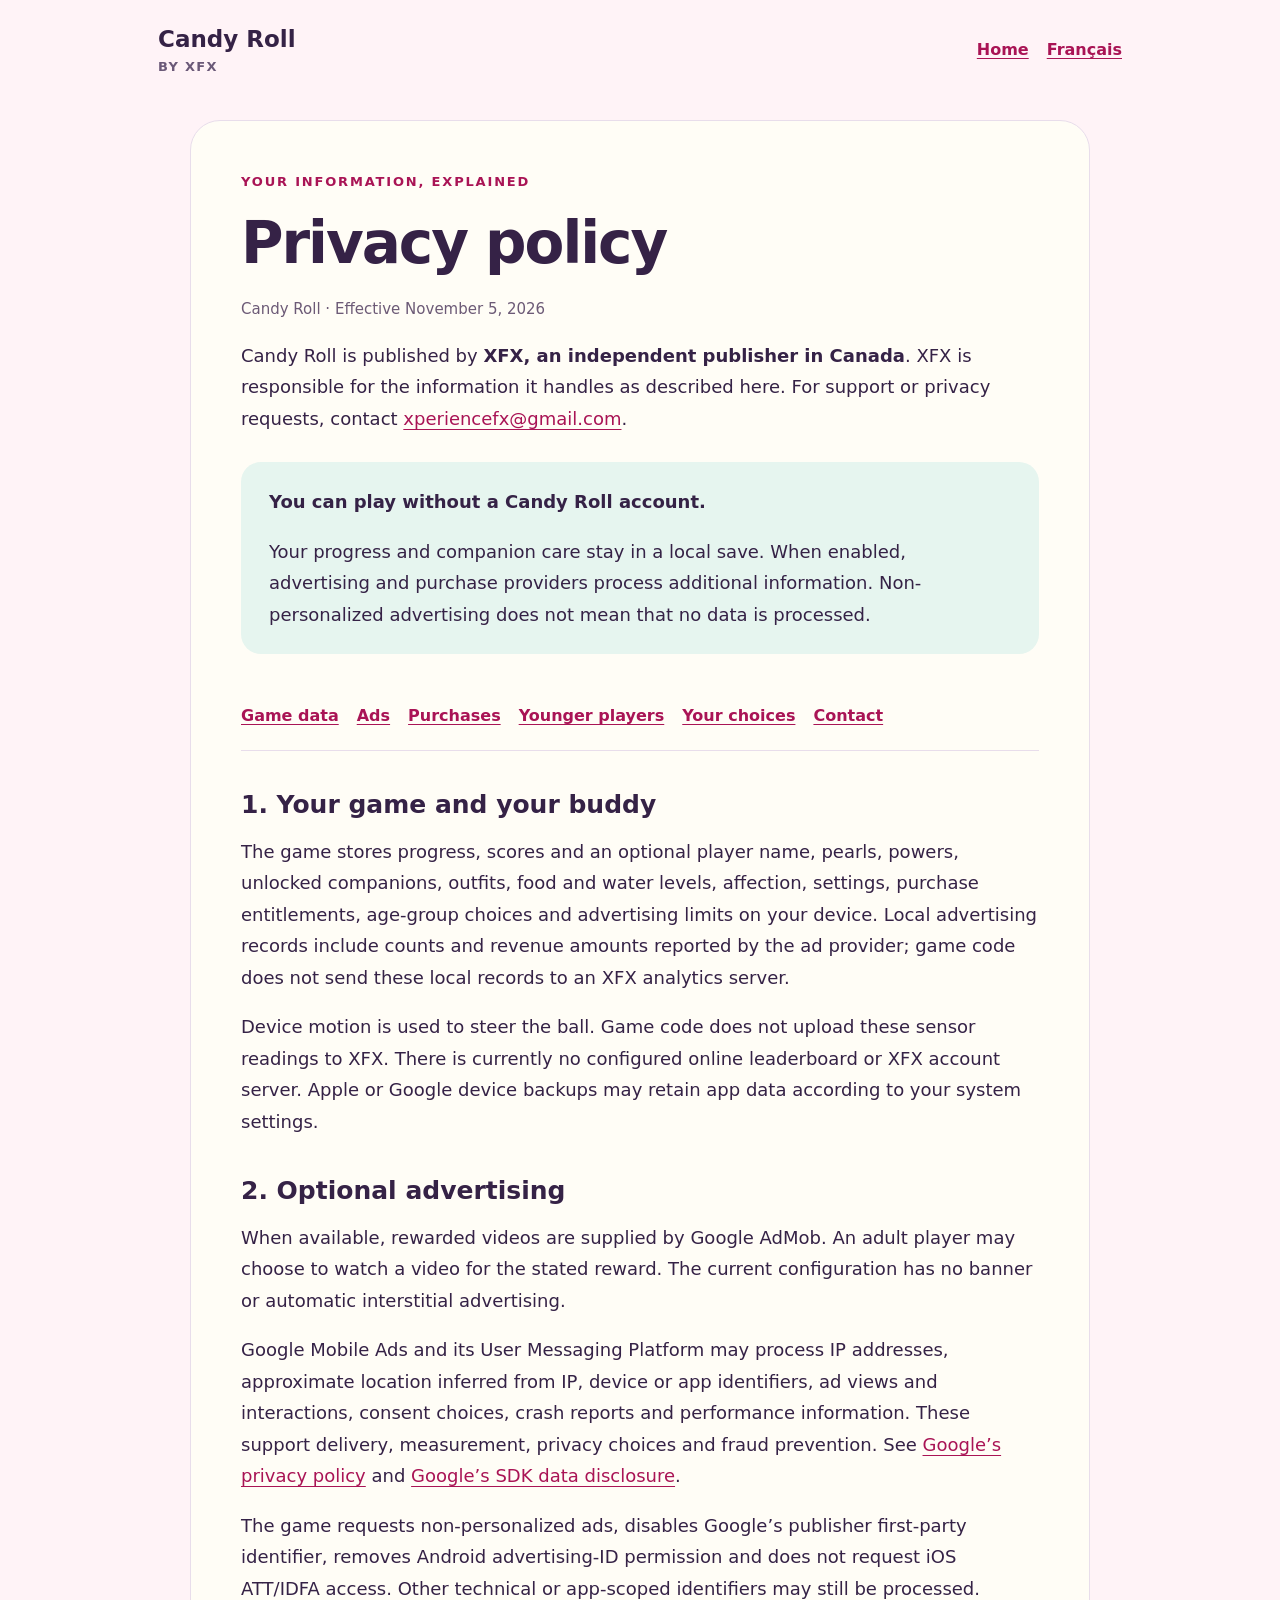
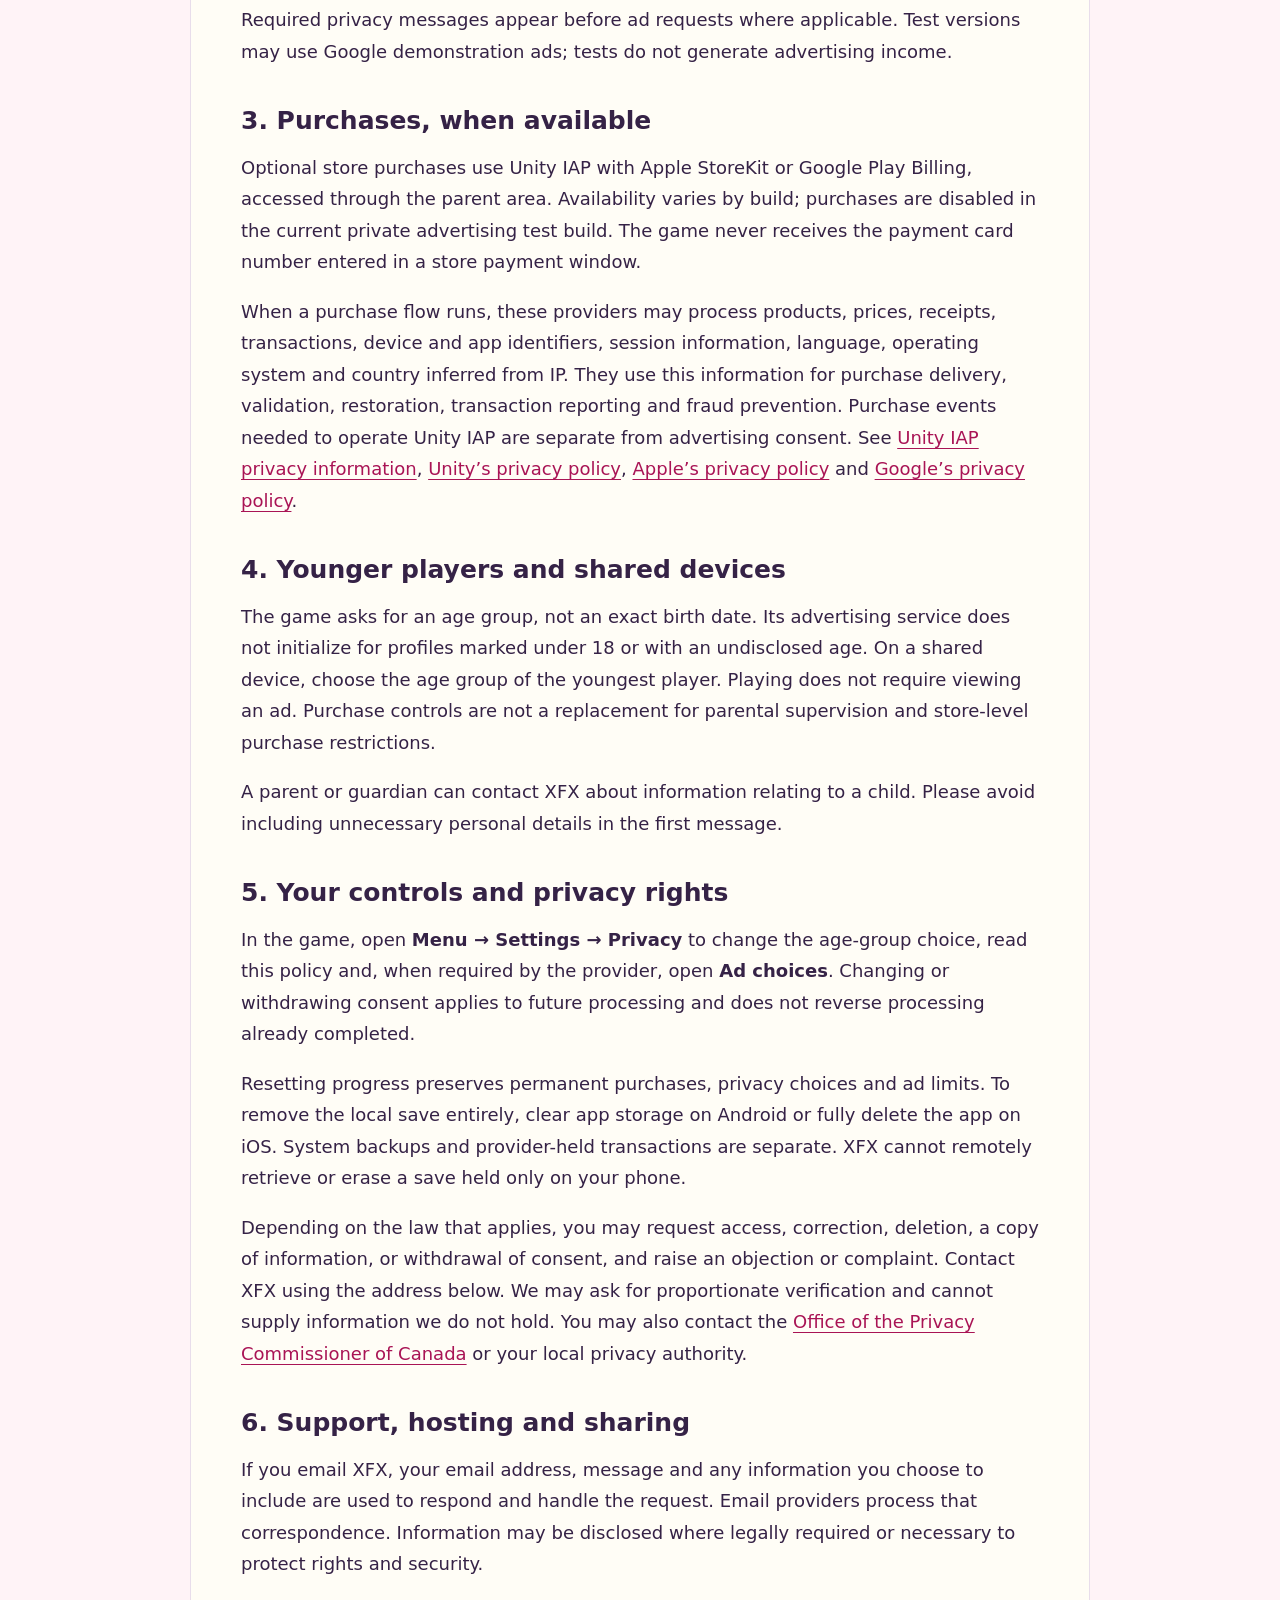
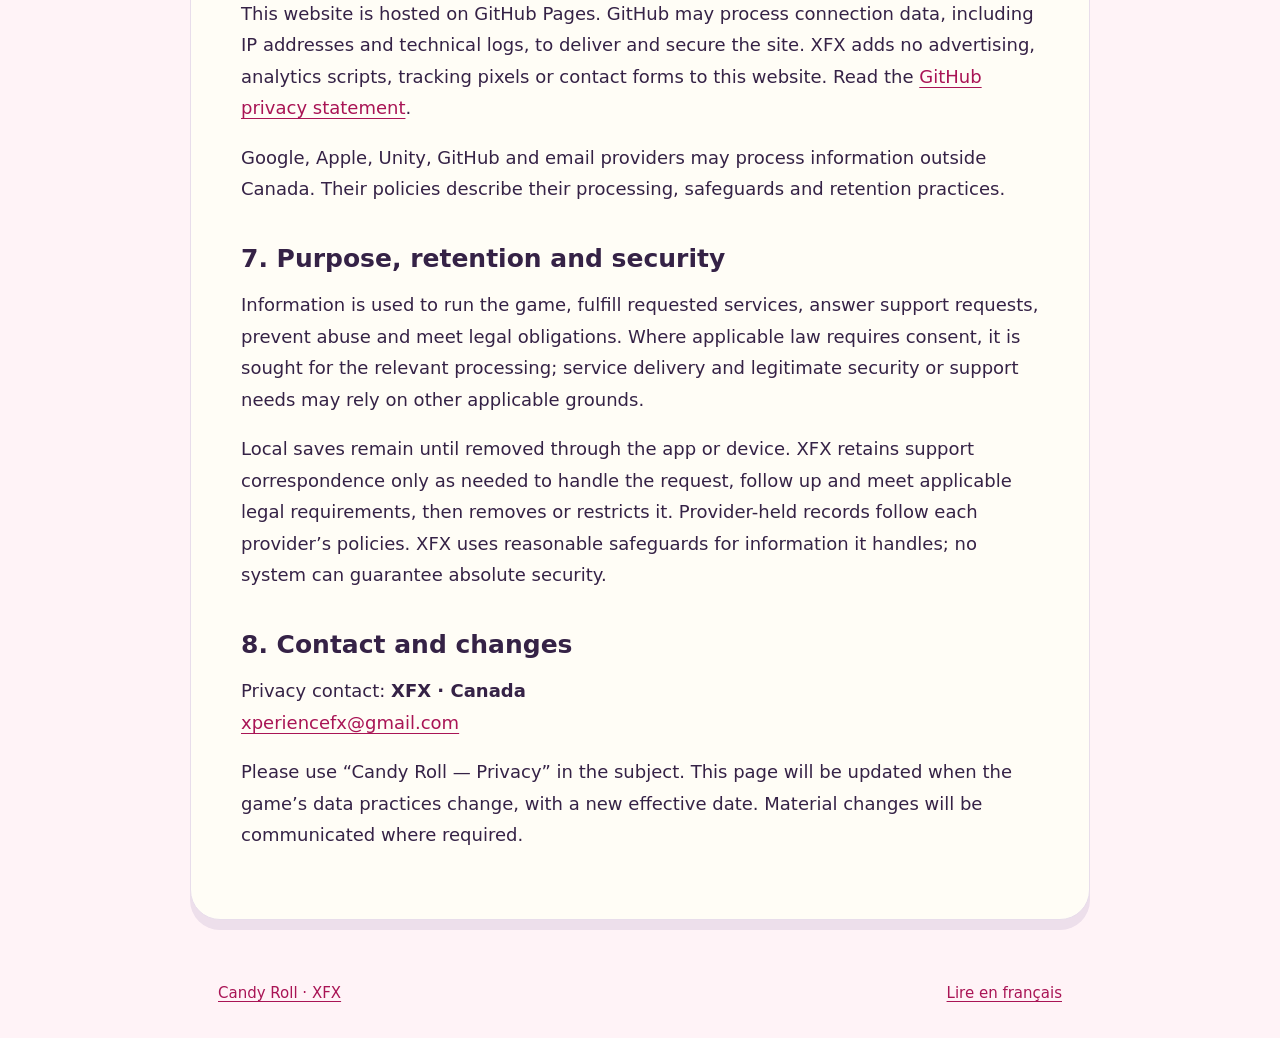
==== privacy/index.html @ 7bd4c6cc "Publish Candy Roll privacy policies, support page and AdMob seller file" ====
<!doctype html>
<html lang="en"><head><meta charset="utf-8"><meta name="viewport" content="width=device-width, initial-scale=1"><title>Privacy policy — Candy Roll</title><meta name="description" content="Candy Roll privacy policy: local game data, buddy care, optional Google AdMob advertising, purchases and your choices."><link rel="stylesheet" href="/style.css"><link rel="canonical" href="https://darko97400.github.io/privacy/"><link rel="alternate" hreflang="fr" href="https://darko97400.github.io/privacy/fr/"><link rel="alternate" hreflang="en" href="https://darko97400.github.io/privacy/"></head><body>
<a class="skip" href="#content">Skip to content</a><header class="nav"><a class="brand" href="/">Candy Roll<span>by XFX</span></a><nav aria-label="Navigation"><a href="/">Home</a><a href="/privacy/fr/" lang="fr">Français</a></nav></header>
<main id="content"><p class="eyebrow">Your information, explained</p><h1>Privacy policy</h1><p class="meta">Candy Roll · Effective November 5, 2026</p><p>Candy Roll is published by <strong>XFX, an independent publisher in Canada</strong>. XFX is responsible for the information it handles as described here. For support or privacy requests, contact <a href="mailto:xperiencefx@gmail.com?subject=Candy%20Roll%20privacy">xperiencefx@gmail.com</a>.</p>
<div class="summary"><p><strong>You can play without a Candy Roll account.</strong></p><p>Your progress and companion care stay in a local save. When enabled, advertising and purchase providers process additional information. Non-personalized advertising does not mean that no data is processed.</p></div>
<nav class="contents" aria-label="Policy contents"><a href="#game">Game data</a><a href="#ads">Ads</a><a href="#purchases">Purchases</a><a href="#children">Younger players</a><a href="#choices">Your choices</a><a href="#contact">Contact</a></nav>
<section id="game"><h2>1. Your game and your buddy</h2><p>The game stores progress, scores and an optional player name, pearls, powers, unlocked companions, outfits, food and water levels, affection, settings, purchase entitlements, age-group choices and advertising limits on your device. Local advertising records include counts and revenue amounts reported by the ad provider; game code does not send these local records to an XFX analytics server.</p><p>Device motion is used to steer the ball. Game code does not upload these sensor readings to XFX. There is currently no configured online leaderboard or XFX account server. Apple or Google device backups may retain app data according to your system settings.</p></section>
<section id="ads"><h2>2. Optional advertising</h2><p>When available, rewarded videos are supplied by Google AdMob. An adult player may choose to watch a video for the stated reward. The current configuration has no banner or automatic interstitial advertising.</p><p>Google Mobile Ads and its User Messaging Platform may process IP addresses, approximate location inferred from IP, device or app identifiers, ad views and interactions, consent choices, crash reports and performance information. These support delivery, measurement, privacy choices and fraud prevention. See <a href="https://policies.google.com/privacy">Google’s privacy policy</a> and <a href="https://developers.google.com/admob/unity/privacy/data-disclosure">Google’s SDK data disclosure</a>.</p><p>The game requests non-personalized ads, disables Google’s publisher first-party identifier, removes Android advertising-ID permission and does not request iOS ATT/IDFA access. Other technical or app-scoped identifiers may still be processed. Required privacy messages appear before ad requests where applicable. Test versions may use Google demonstration ads; tests do not generate advertising income.</p></section>
<section id="purchases"><h2>3. Purchases, when available</h2><p>Optional store purchases use Unity IAP with Apple StoreKit or Google Play Billing, accessed through the parent area. Availability varies by build; purchases are disabled in the current private advertising test build. The game never receives the payment card number entered in a store payment window.</p><p>When a purchase flow runs, these providers may process products, prices, receipts, transactions, device and app identifiers, session information, language, operating system and country inferred from IP. They use this information for purchase delivery, validation, restoration, transaction reporting and fraud prevention. Purchase events needed to operate Unity IAP are separate from advertising consent. See <a href="https://docs.unity.com/en-us/iap/privacy-and-consent/overview">Unity IAP privacy information</a>, <a href="https://unity.com/legal/game-player-and-app-user-privacy-policy">Unity’s privacy policy</a>, <a href="https://www.apple.com/legal/privacy/">Apple’s privacy policy</a> and <a href="https://policies.google.com/privacy">Google’s privacy policy</a>.</p></section>
<section id="children"><h2>4. Younger players and shared devices</h2><p>The game asks for an age group, not an exact birth date. Its advertising service does not initialize for profiles marked under 18 or with an undisclosed age. On a shared device, choose the age group of the youngest player. Playing does not require viewing an ad. Purchase controls are not a replacement for parental supervision and store-level purchase restrictions.</p><p>A parent or guardian can contact XFX about information relating to a child. Please avoid including unnecessary personal details in the first message.</p></section>
<section id="choices"><h2>5. Your controls and privacy rights</h2><p>In the game, open <strong>Menu → Settings → Privacy</strong> to change the age-group choice, read this policy and, when required by the provider, open <strong>Ad choices</strong>. Changing or withdrawing consent applies to future processing and does not reverse processing already completed.</p><p>Resetting progress preserves permanent purchases, privacy choices and ad limits. To remove the local save entirely, clear app storage on Android or fully delete the app on iOS. System backups and provider-held transactions are separate. XFX cannot remotely retrieve or erase a save held only on your phone.</p><p>Depending on the law that applies, you may request access, correction, deletion, a copy of information, or withdrawal of consent, and raise an objection or complaint. Contact XFX using the address below. We may ask for proportionate verification and cannot supply information we do not hold. You may also contact the <a href="https://www.priv.gc.ca/en/">Office of the Privacy Commissioner of Canada</a> or your local privacy authority.</p></section>
<section><h2>6. Support, hosting and sharing</h2><p>If you email XFX, your email address, message and any information you choose to include are used to respond and handle the request. Email providers process that correspondence. Information may be disclosed where legally required or necessary to protect rights and security.</p><p>This website is hosted on GitHub Pages. GitHub may process connection data, including IP addresses and technical logs, to deliver and secure the site. XFX adds no advertising, analytics scripts, tracking pixels or contact forms to this website. Read the <a href="https://docs.github.com/en/site-policy/privacy-policies/github-general-privacy-statement">GitHub privacy statement</a>.</p><p>Google, Apple, Unity, GitHub and email providers may process information outside Canada. Their policies describe their processing, safeguards and retention practices.</p></section>
<section><h2>7. Purpose, retention and security</h2><p>Information is used to run the game, fulfill requested services, answer support requests, prevent abuse and meet legal obligations. Where applicable law requires consent, it is sought for the relevant processing; service delivery and legitimate security or support needs may rely on other applicable grounds.</p><p>Local saves remain until removed through the app or device. XFX retains support correspondence only as needed to handle the request, follow up and meet applicable legal requirements, then removes or restricts it. Provider-held records follow each provider’s policies. XFX uses reasonable safeguards for information it handles; no system can guarantee absolute security.</p></section>
<section id="contact"><h2>8. Contact and changes</h2><p>Privacy contact: <strong>XFX · Canada</strong><br><a href="mailto:xperiencefx@gmail.com?subject=Candy%20Roll%20privacy%20request">xperiencefx@gmail.com</a></p><p>Please use “Candy Roll — Privacy” in the subject. This page will be updated when the game’s data practices change, with a new effective date. Material changes will be communicated where required.</p></section>
</main><footer><a href="/">Candy Roll · XFX</a><a href="/privacy/fr/" lang="fr">Lire en français</a></footer></body></html>
---- style.css ----
:root{color-scheme:light;--ink:#352246;--berry:#a91455;--cream:#fffdf6;--line:#e8ddeb}*{box-sizing:border-box}html{scroll-behavior:smooth}body{margin:0;color:var(--ink);background:#fff3f7;font:18px/1.75 system-ui,-apple-system,BlinkMacSystemFont,"Segoe UI",sans-serif}a{color:var(--berry);text-underline-offset:.2em}a:hover{text-decoration-thickness:2px}a:focus-visible{outline:3px solid #563494;outline-offset:5px;border-radius:4px}.skip{position:absolute;top:-80px;left:20px;background:white;padding:10px;z-index:5}.skip:focus{top:10px}.nav{max-width:1020px;margin:auto;display:flex;align-items:center;justify-content:space-between;gap:16px;padding:25px 28px}.brand{color:var(--ink);font-weight:900;text-decoration:none;font-size:23px;line-height:1.25}.brand span{display:block;color:#6b5978;font-size:13px;letter-spacing:.1em;text-transform:uppercase;margin-top:5px}nav{display:flex;flex-wrap:wrap;gap:18px}nav a{font-size:16px;font-weight:650}main{max-width:900px;margin:20px auto 60px;padding:50px;background:var(--cream);border:1px solid var(--line);border-radius:30px;box-shadow:0 10px 0 #eddfeb}h1{font-size:clamp(38px,7vw,58px);line-height:1.1;letter-spacing:-.035em;margin:14px 0 20px}h2{font-size:25px;line-height:1.3;margin:38px 0 14px}p{margin:0 0 18px}.eyebrow{text-transform:uppercase;letter-spacing:.14em;font-size:13px;font-weight:800;color:var(--berry)}.meta{font-size:15px;color:#6c5a76}.intro{font-size:21px}.summary{background:#e6f5ef;border-radius:20px;padding:24px 28px;margin:28px 0}.summary p:last-child{margin-bottom:0}.contents{padding:20px 0;border-bottom:1px solid var(--line);margin-bottom:30px}.contents a{font-size:16px}.actions{display:flex;flex-wrap:wrap;gap:15px;margin:30px 0}.button{display:inline-flex;align-items:center;justify-content:center;min-height:52px;padding:12px 24px;border-radius:30px;background:var(--berry);color:white;text-decoration:none;font-weight:750;box-shadow:0 4px 0 #780e3c}.button.secondary{background:#eee4fa;color:#40255c;box-shadow:0 4px 0 #d4c3e5}footer{max-width:900px;margin:0 auto 32px;padding:0 28px;display:flex;flex-wrap:wrap;gap:12px 24px;justify-content:space-between;font-size:15px}li{margin-bottom:12px}ul{padding-left:24px}.note{border-left:4px solid #bca2d5;padding-left:20px;color:#5a4667}section{scroll-margin-top:24px}@media(max-width:640px){body{font-size:17px}.nav{padding:20px;align-items:flex-start}.nav nav{gap:14px}main{margin:8px 12px 40px;padding:30px 22px;border-radius:24px}h2{font-size:23px}.summary{padding:20px}.intro{font-size:19px}.actions{flex-direction:column}footer{padding:0 24px}.contents{gap:14px}}@media(prefers-reduced-motion:reduce){html{scroll-behavior:auto}}@media print{body{background:white}main{border:0;box-shadow:none;margin:0;padding:0;max-width:none}.nav,.skip,.contents,footer{display:none}a{color:inherit}h2{break-after:avoid}section{break-inside:avoid}}
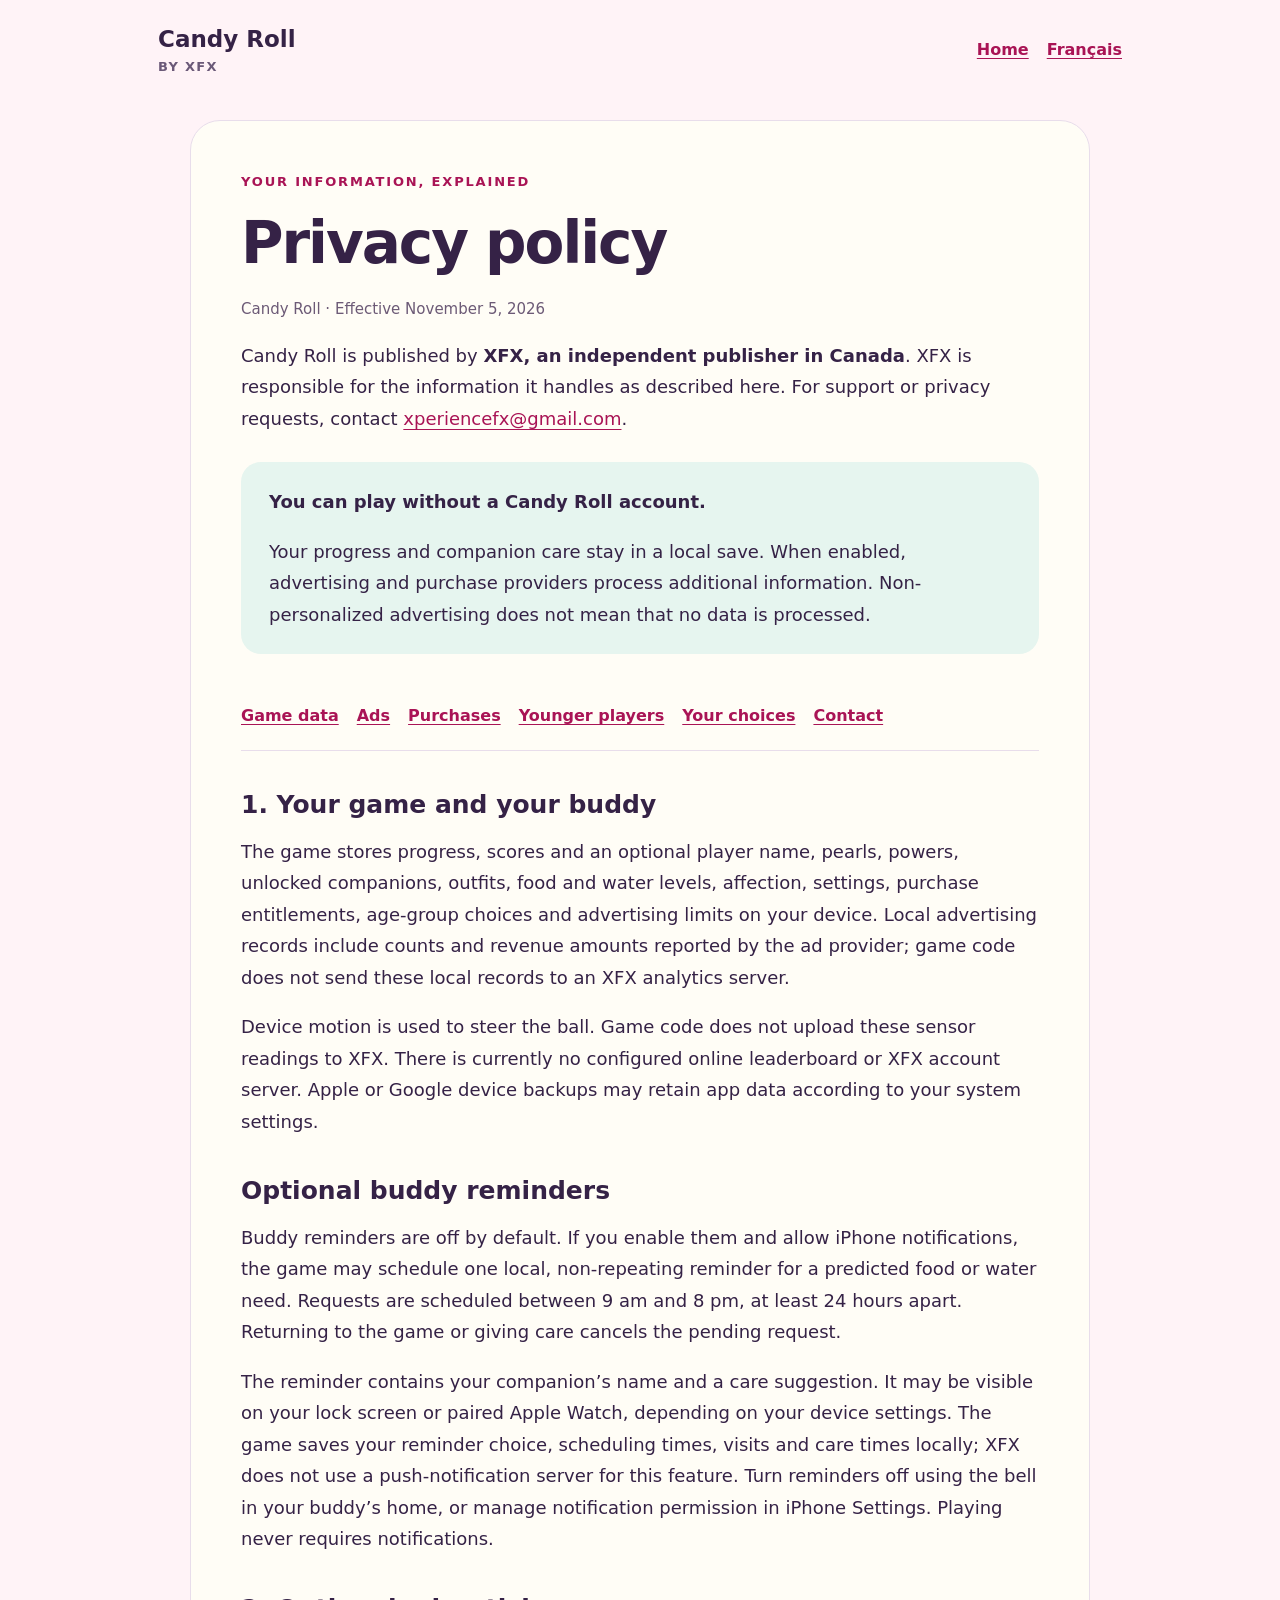
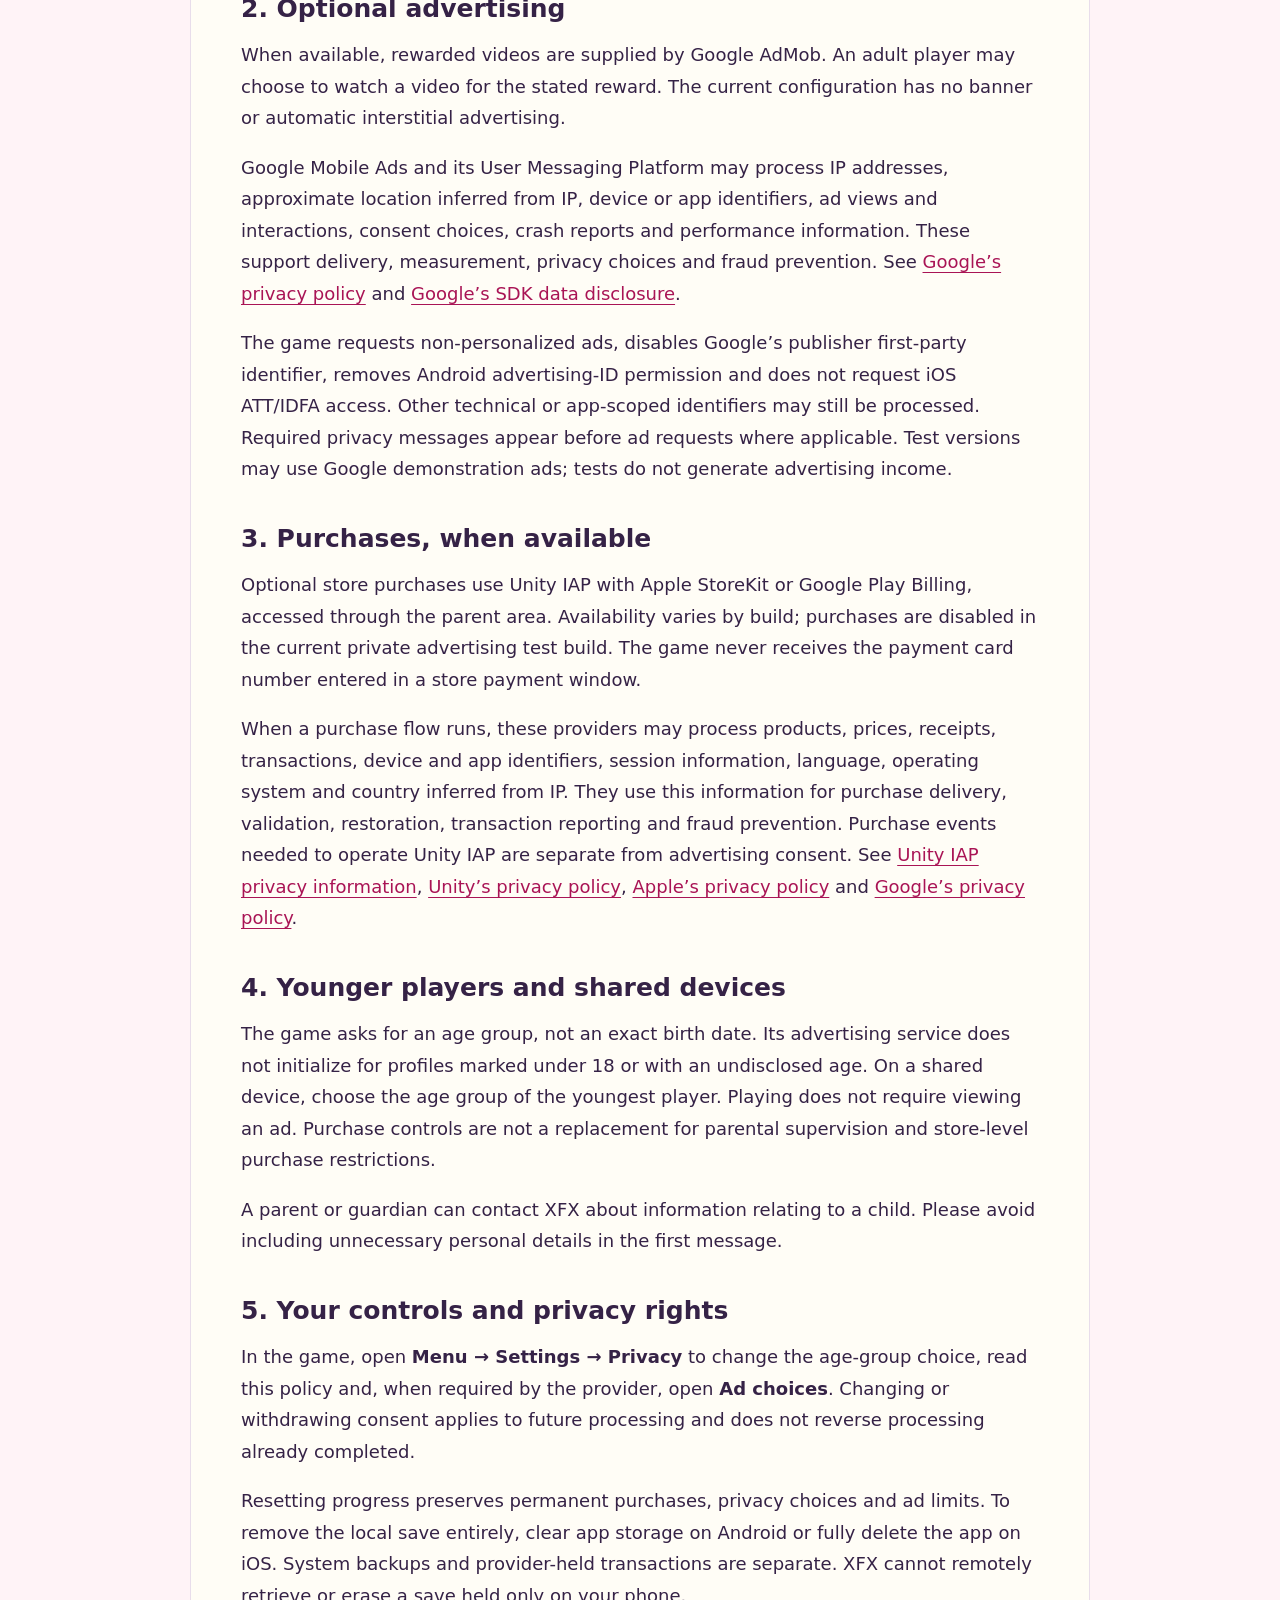
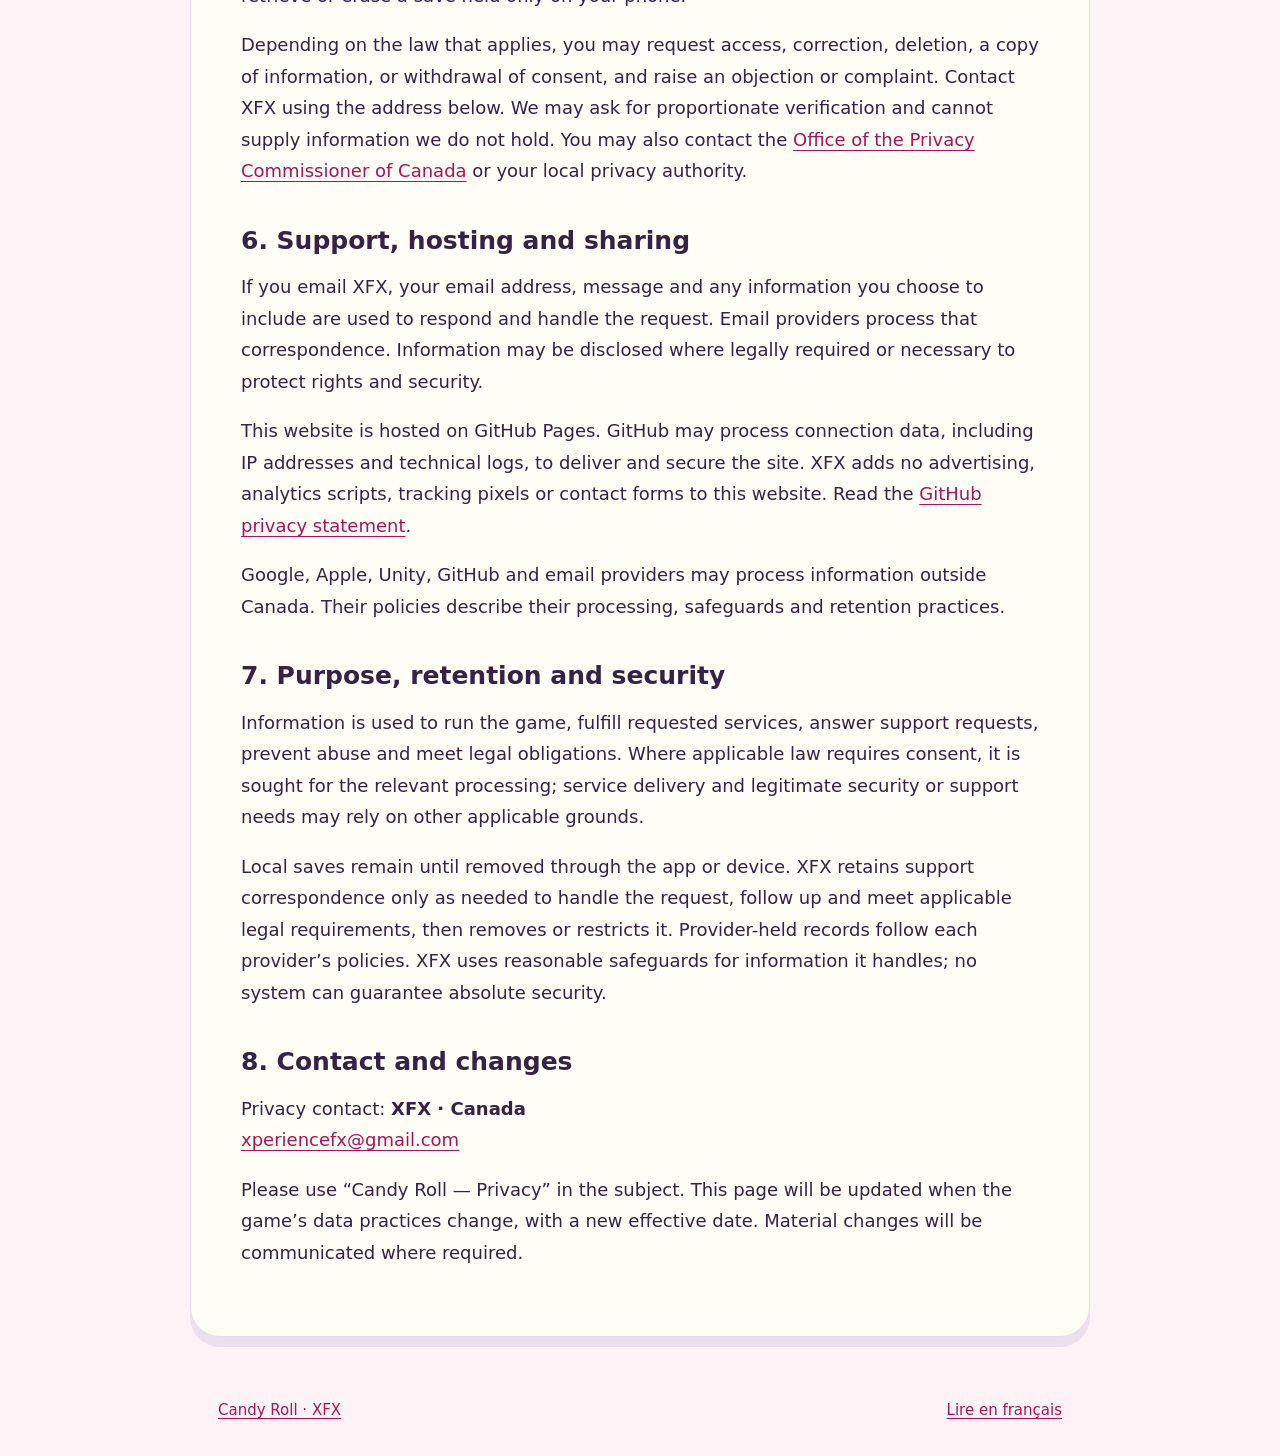
==== commit aaed9a56: "Explain optional local buddy reminders and on-device care timestamps" ====
--- a/privacy/index.html
+++ b/privacy/index.html
@@ -1,15 +1,16 @@
-<!doctype html>
-<html lang="en"><head><meta charset="utf-8"><meta name="viewport" content="width=device-width, initial-scale=1"><title>Privacy policy — Candy Roll</title><meta name="description" content="Candy Roll privacy policy: local game data, buddy care, optional Google AdMob advertising, purchases and your choices."><link rel="stylesheet" href="/style.css"><link rel="canonical" href="https://darko97400.github.io/privacy/"><link rel="alternate" hreflang="fr" href="https://darko97400.github.io/privacy/fr/"><link rel="alternate" hreflang="en" href="https://darko97400.github.io/privacy/"></head><body>
-<a class="skip" href="#content">Skip to content</a><header class="nav"><a class="brand" href="/">Candy Roll<span>by XFX</span></a><nav aria-label="Navigation"><a href="/">Home</a><a href="/privacy/fr/" lang="fr">Français</a></nav></header>
-<main id="content"><p class="eyebrow">Your information, explained</p><h1>Privacy policy</h1><p class="meta">Candy Roll · Effective November 5, 2026</p><p>Candy Roll is published by <strong>XFX, an independent publisher in Canada</strong>. XFX is responsible for the information it handles as described here. For support or privacy requests, contact <a href="mailto:xperiencefx@gmail.com?subject=Candy%20Roll%20privacy">xperiencefx@gmail.com</a>.</p>
-<div class="summary"><p><strong>You can play without a Candy Roll account.</strong></p><p>Your progress and companion care stay in a local save. When enabled, advertising and purchase providers process additional information. Non-personalized advertising does not mean that no data is processed.</p></div>
-<nav class="contents" aria-label="Policy contents"><a href="#game">Game data</a><a href="#ads">Ads</a><a href="#purchases">Purchases</a><a href="#children">Younger players</a><a href="#choices">Your choices</a><a href="#contact">Contact</a></nav>
-<section id="game"><h2>1. Your game and your buddy</h2><p>The game stores progress, scores and an optional player name, pearls, powers, unlocked companions, outfits, food and water levels, affection, settings, purchase entitlements, age-group choices and advertising limits on your device. Local advertising records include counts and revenue amounts reported by the ad provider; game code does not send these local records to an XFX analytics server.</p><p>Device motion is used to steer the ball. Game code does not upload these sensor readings to XFX. There is currently no configured online leaderboard or XFX account server. Apple or Google device backups may retain app data according to your system settings.</p></section>
-<section id="ads"><h2>2. Optional advertising</h2><p>When available, rewarded videos are supplied by Google AdMob. An adult player may choose to watch a video for the stated reward. The current configuration has no banner or automatic interstitial advertising.</p><p>Google Mobile Ads and its User Messaging Platform may process IP addresses, approximate location inferred from IP, device or app identifiers, ad views and interactions, consent choices, crash reports and performance information. These support delivery, measurement, privacy choices and fraud prevention. See <a href="https://policies.google.com/privacy">Google’s privacy policy</a> and <a href="https://developers.google.com/admob/unity/privacy/data-disclosure">Google’s SDK data disclosure</a>.</p><p>The game requests non-personalized ads, disables Google’s publisher first-party identifier, removes Android advertising-ID permission and does not request iOS ATT/IDFA access. Other technical or app-scoped identifiers may still be processed. Required privacy messages appear before ad requests where applicable. Test versions may use Google demonstration ads; tests do not generate advertising income.</p></section>
-<section id="purchases"><h2>3. Purchases, when available</h2><p>Optional store purchases use Unity IAP with Apple StoreKit or Google Play Billing, accessed through the parent area. Availability varies by build; purchases are disabled in the current private advertising test build. The game never receives the payment card number entered in a store payment window.</p><p>When a purchase flow runs, these providers may process products, prices, receipts, transactions, device and app identifiers, session information, language, operating system and country inferred from IP. They use this information for purchase delivery, validation, restoration, transaction reporting and fraud prevention. Purchase events needed to operate Unity IAP are separate from advertising consent. See <a href="https://docs.unity.com/en-us/iap/privacy-and-consent/overview">Unity IAP privacy information</a>, <a href="https://unity.com/legal/game-player-and-app-user-privacy-policy">Unity’s privacy policy</a>, <a href="https://www.apple.com/legal/privacy/">Apple’s privacy policy</a> and <a href="https://policies.google.com/privacy">Google’s privacy policy</a>.</p></section>
-<section id="children"><h2>4. Younger players and shared devices</h2><p>The game asks for an age group, not an exact birth date. Its advertising service does not initialize for profiles marked under 18 or with an undisclosed age. On a shared device, choose the age group of the youngest player. Playing does not require viewing an ad. Purchase controls are not a replacement for parental supervision and store-level purchase restrictions.</p><p>A parent or guardian can contact XFX about information relating to a child. Please avoid including unnecessary personal details in the first message.</p></section>
-<section id="choices"><h2>5. Your controls and privacy rights</h2><p>In the game, open <strong>Menu → Settings → Privacy</strong> to change the age-group choice, read this policy and, when required by the provider, open <strong>Ad choices</strong>. Changing or withdrawing consent applies to future processing and does not reverse processing already completed.</p><p>Resetting progress preserves permanent purchases, privacy choices and ad limits. To remove the local save entirely, clear app storage on Android or fully delete the app on iOS. System backups and provider-held transactions are separate. XFX cannot remotely retrieve or erase a save held only on your phone.</p><p>Depending on the law that applies, you may request access, correction, deletion, a copy of information, or withdrawal of consent, and raise an objection or complaint. Contact XFX using the address below. We may ask for proportionate verification and cannot supply information we do not hold. You may also contact the <a href="https://www.priv.gc.ca/en/">Office of the Privacy Commissioner of Canada</a> or your local privacy authority.</p></section>
-<section><h2>6. Support, hosting and sharing</h2><p>If you email XFX, your email address, message and any information you choose to include are used to respond and handle the request. Email providers process that correspondence. Information may be disclosed where legally required or necessary to protect rights and security.</p><p>This website is hosted on GitHub Pages. GitHub may process connection data, including IP addresses and technical logs, to deliver and secure the site. XFX adds no advertising, analytics scripts, tracking pixels or contact forms to this website. Read the <a href="https://docs.github.com/en/site-policy/privacy-policies/github-general-privacy-statement">GitHub privacy statement</a>.</p><p>Google, Apple, Unity, GitHub and email providers may process information outside Canada. Their policies describe their processing, safeguards and retention practices.</p></section>
-<section><h2>7. Purpose, retention and security</h2><p>Information is used to run the game, fulfill requested services, answer support requests, prevent abuse and meet legal obligations. Where applicable law requires consent, it is sought for the relevant processing; service delivery and legitimate security or support needs may rely on other applicable grounds.</p><p>Local saves remain until removed through the app or device. XFX retains support correspondence only as needed to handle the request, follow up and meet applicable legal requirements, then removes or restricts it. Provider-held records follow each provider’s policies. XFX uses reasonable safeguards for information it handles; no system can guarantee absolute security.</p></section>
-<section id="contact"><h2>8. Contact and changes</h2><p>Privacy contact: <strong>XFX · Canada</strong><br><a href="mailto:xperiencefx@gmail.com?subject=Candy%20Roll%20privacy%20request">xperiencefx@gmail.com</a></p><p>Please use “Candy Roll — Privacy” in the subject. This page will be updated when the game’s data practices change, with a new effective date. Material changes will be communicated where required.</p></section>
-</main><footer><a href="/">Candy Roll · XFX</a><a href="/privacy/fr/" lang="fr">Lire en français</a></footer></body></html>
+<!doctype html>
+<html lang="en"><head><meta charset="utf-8"><meta name="viewport" content="width=device-width, initial-scale=1"><title>Privacy policy — Candy Roll</title><meta name="description" content="Candy Roll privacy policy: local game data, buddy care, optional Google AdMob advertising, purchases and your choices."><link rel="stylesheet" href="/style.css"><link rel="canonical" href="https://darko97400.github.io/privacy/"><link rel="alternate" hreflang="fr" href="https://darko97400.github.io/privacy/fr/"><link rel="alternate" hreflang="en" href="https://darko97400.github.io/privacy/"></head><body>
+<a class="skip" href="#content">Skip to content</a><header class="nav"><a class="brand" href="/">Candy Roll<span>by XFX</span></a><nav aria-label="Navigation"><a href="/">Home</a><a href="/privacy/fr/" lang="fr">Français</a></nav></header>
+<main id="content"><p class="eyebrow">Your information, explained</p><h1>Privacy policy</h1><p class="meta">Candy Roll · Effective November 5, 2026</p><p>Candy Roll is published by <strong>XFX, an independent publisher in Canada</strong>. XFX is responsible for the information it handles as described here. For support or privacy requests, contact <a href="mailto:xperiencefx@gmail.com?subject=Candy%20Roll%20privacy">xperiencefx@gmail.com</a>.</p>
+<div class="summary"><p><strong>You can play without a Candy Roll account.</strong></p><p>Your progress and companion care stay in a local save. When enabled, advertising and purchase providers process additional information. Non-personalized advertising does not mean that no data is processed.</p></div>
+<nav class="contents" aria-label="Policy contents"><a href="#game">Game data</a><a href="#ads">Ads</a><a href="#purchases">Purchases</a><a href="#children">Younger players</a><a href="#choices">Your choices</a><a href="#contact">Contact</a></nav>
+<section id="game"><h2>1. Your game and your buddy</h2><p>The game stores progress, scores and an optional player name, pearls, powers, unlocked companions, outfits, food and water levels, affection, settings, purchase entitlements, age-group choices and advertising limits on your device. Local advertising records include counts and revenue amounts reported by the ad provider; game code does not send these local records to an XFX analytics server.</p><p>Device motion is used to steer the ball. Game code does not upload these sensor readings to XFX. There is currently no configured online leaderboard or XFX account server. Apple or Google device backups may retain app data according to your system settings.</p></section>
+<section id="reminders"><h2>Optional buddy reminders</h2><p>Buddy reminders are off by default. If you enable them and allow iPhone notifications, the game may schedule one local, non-repeating reminder for a predicted food or water need. Requests are scheduled between 9 am and 8 pm, at least 24 hours apart. Returning to the game or giving care cancels the pending request.</p><p>The reminder contains your companion’s name and a care suggestion. It may be visible on your lock screen or paired Apple Watch, depending on your device settings. The game saves your reminder choice, scheduling times, visits and care times locally; XFX does not use a push-notification server for this feature. Turn reminders off using the bell in your buddy’s home, or manage notification permission in iPhone Settings. Playing never requires notifications.</p></section>
+<section id="ads"><h2>2. Optional advertising</h2><p>When available, rewarded videos are supplied by Google AdMob. An adult player may choose to watch a video for the stated reward. The current configuration has no banner or automatic interstitial advertising.</p><p>Google Mobile Ads and its User Messaging Platform may process IP addresses, approximate location inferred from IP, device or app identifiers, ad views and interactions, consent choices, crash reports and performance information. These support delivery, measurement, privacy choices and fraud prevention. See <a href="https://policies.google.com/privacy">Google’s privacy policy</a> and <a href="https://developers.google.com/admob/unity/privacy/data-disclosure">Google’s SDK data disclosure</a>.</p><p>The game requests non-personalized ads, disables Google’s publisher first-party identifier, removes Android advertising-ID permission and does not request iOS ATT/IDFA access. Other technical or app-scoped identifiers may still be processed. Required privacy messages appear before ad requests where applicable. Test versions may use Google demonstration ads; tests do not generate advertising income.</p></section>
+<section id="purchases"><h2>3. Purchases, when available</h2><p>Optional store purchases use Unity IAP with Apple StoreKit or Google Play Billing, accessed through the parent area. Availability varies by build; purchases are disabled in the current private advertising test build. The game never receives the payment card number entered in a store payment window.</p><p>When a purchase flow runs, these providers may process products, prices, receipts, transactions, device and app identifiers, session information, language, operating system and country inferred from IP. They use this information for purchase delivery, validation, restoration, transaction reporting and fraud prevention. Purchase events needed to operate Unity IAP are separate from advertising consent. See <a href="https://docs.unity.com/en-us/iap/privacy-and-consent/overview">Unity IAP privacy information</a>, <a href="https://unity.com/legal/game-player-and-app-user-privacy-policy">Unity’s privacy policy</a>, <a href="https://www.apple.com/legal/privacy/">Apple’s privacy policy</a> and <a href="https://policies.google.com/privacy">Google’s privacy policy</a>.</p></section>
+<section id="children"><h2>4. Younger players and shared devices</h2><p>The game asks for an age group, not an exact birth date. Its advertising service does not initialize for profiles marked under 18 or with an undisclosed age. On a shared device, choose the age group of the youngest player. Playing does not require viewing an ad. Purchase controls are not a replacement for parental supervision and store-level purchase restrictions.</p><p>A parent or guardian can contact XFX about information relating to a child. Please avoid including unnecessary personal details in the first message.</p></section>
+<section id="choices"><h2>5. Your controls and privacy rights</h2><p>In the game, open <strong>Menu → Settings → Privacy</strong> to change the age-group choice, read this policy and, when required by the provider, open <strong>Ad choices</strong>. Changing or withdrawing consent applies to future processing and does not reverse processing already completed.</p><p>Resetting progress preserves permanent purchases, privacy choices and ad limits. To remove the local save entirely, clear app storage on Android or fully delete the app on iOS. System backups and provider-held transactions are separate. XFX cannot remotely retrieve or erase a save held only on your phone.</p><p>Depending on the law that applies, you may request access, correction, deletion, a copy of information, or withdrawal of consent, and raise an objection or complaint. Contact XFX using the address below. We may ask for proportionate verification and cannot supply information we do not hold. You may also contact the <a href="https://www.priv.gc.ca/en/">Office of the Privacy Commissioner of Canada</a> or your local privacy authority.</p></section>
+<section><h2>6. Support, hosting and sharing</h2><p>If you email XFX, your email address, message and any information you choose to include are used to respond and handle the request. Email providers process that correspondence. Information may be disclosed where legally required or necessary to protect rights and security.</p><p>This website is hosted on GitHub Pages. GitHub may process connection data, including IP addresses and technical logs, to deliver and secure the site. XFX adds no advertising, analytics scripts, tracking pixels or contact forms to this website. Read the <a href="https://docs.github.com/en/site-policy/privacy-policies/github-general-privacy-statement">GitHub privacy statement</a>.</p><p>Google, Apple, Unity, GitHub and email providers may process information outside Canada. Their policies describe their processing, safeguards and retention practices.</p></section>
+<section><h2>7. Purpose, retention and security</h2><p>Information is used to run the game, fulfill requested services, answer support requests, prevent abuse and meet legal obligations. Where applicable law requires consent, it is sought for the relevant processing; service delivery and legitimate security or support needs may rely on other applicable grounds.</p><p>Local saves remain until removed through the app or device. XFX retains support correspondence only as needed to handle the request, follow up and meet applicable legal requirements, then removes or restricts it. Provider-held records follow each provider’s policies. XFX uses reasonable safeguards for information it handles; no system can guarantee absolute security.</p></section>
+<section id="contact"><h2>8. Contact and changes</h2><p>Privacy contact: <strong>XFX · Canada</strong><br><a href="mailto:xperiencefx@gmail.com?subject=Candy%20Roll%20privacy%20request">xperiencefx@gmail.com</a></p><p>Please use “Candy Roll — Privacy” in the subject. This page will be updated when the game’s data practices change, with a new effective date. Material changes will be communicated where required.</p></section>
+</main><footer><a href="/">Candy Roll · XFX</a><a href="/privacy/fr/" lang="fr">Lire en français</a></footer></body></html>
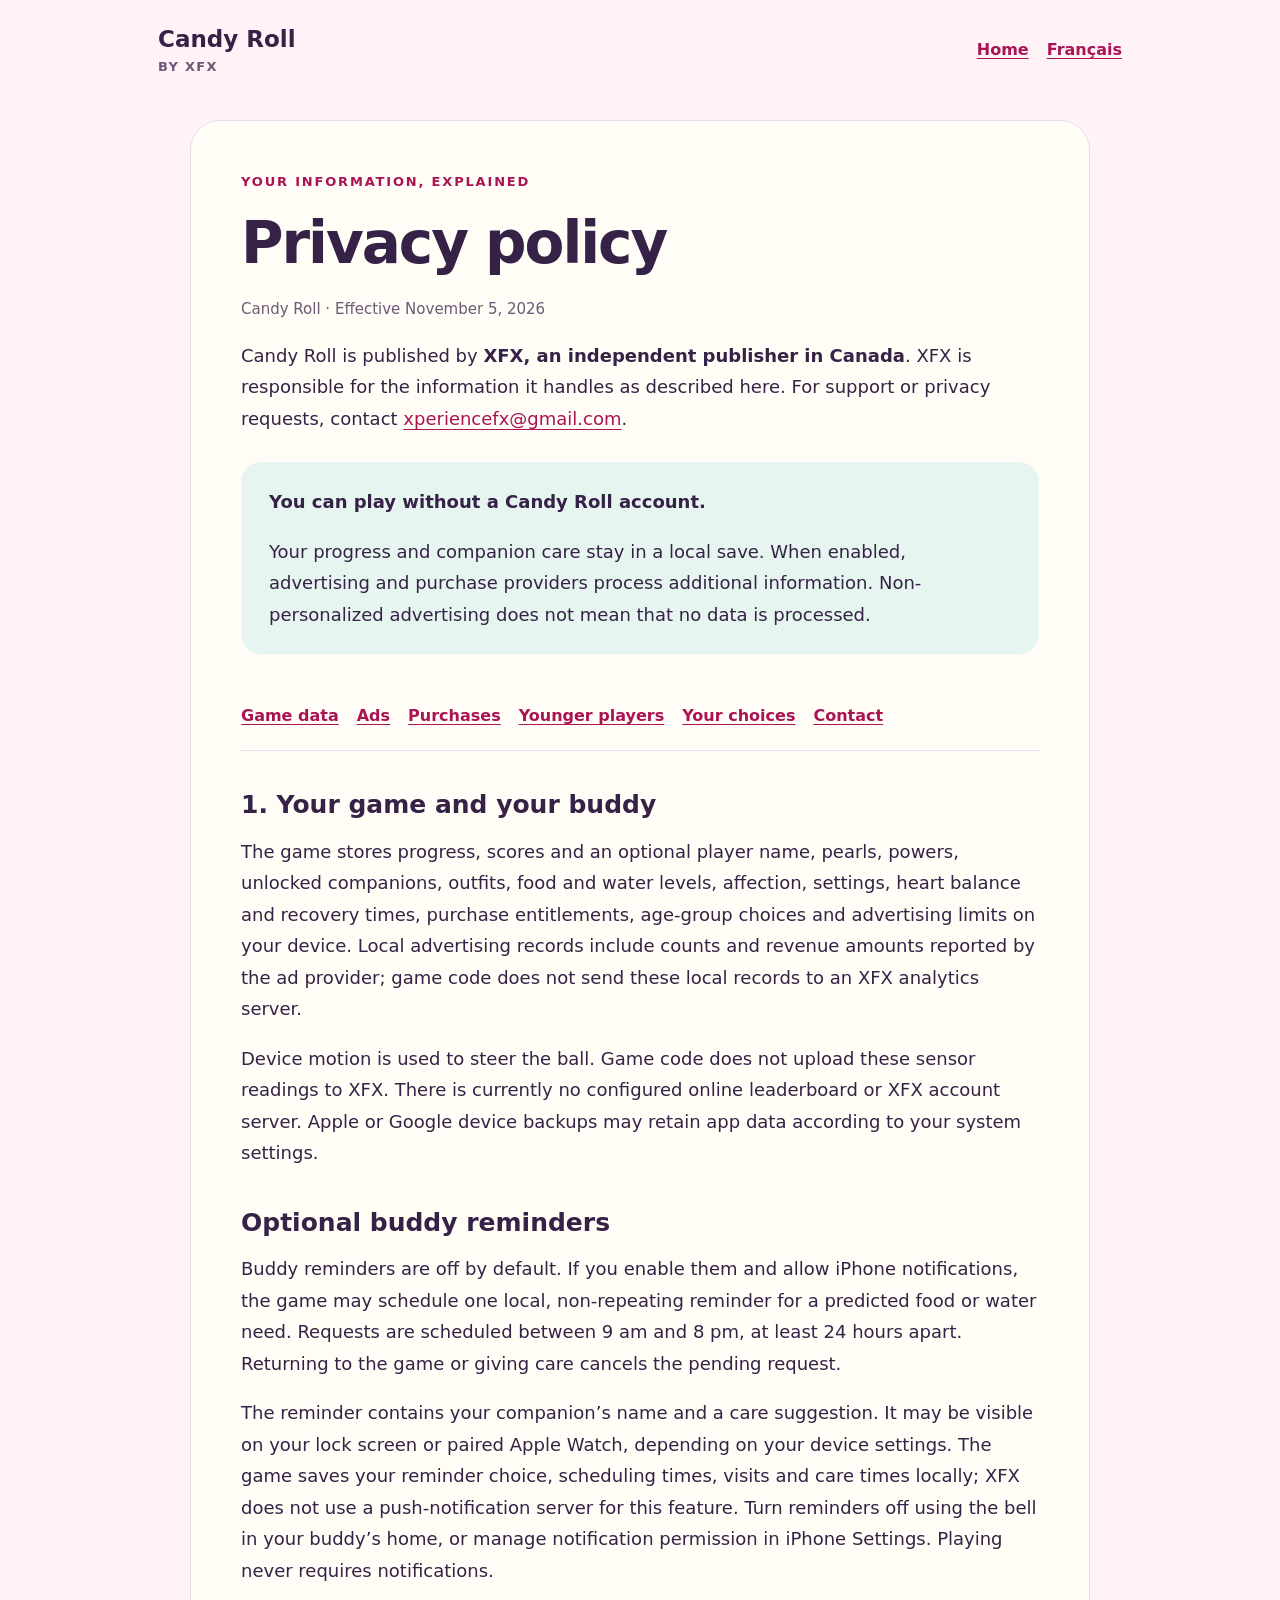
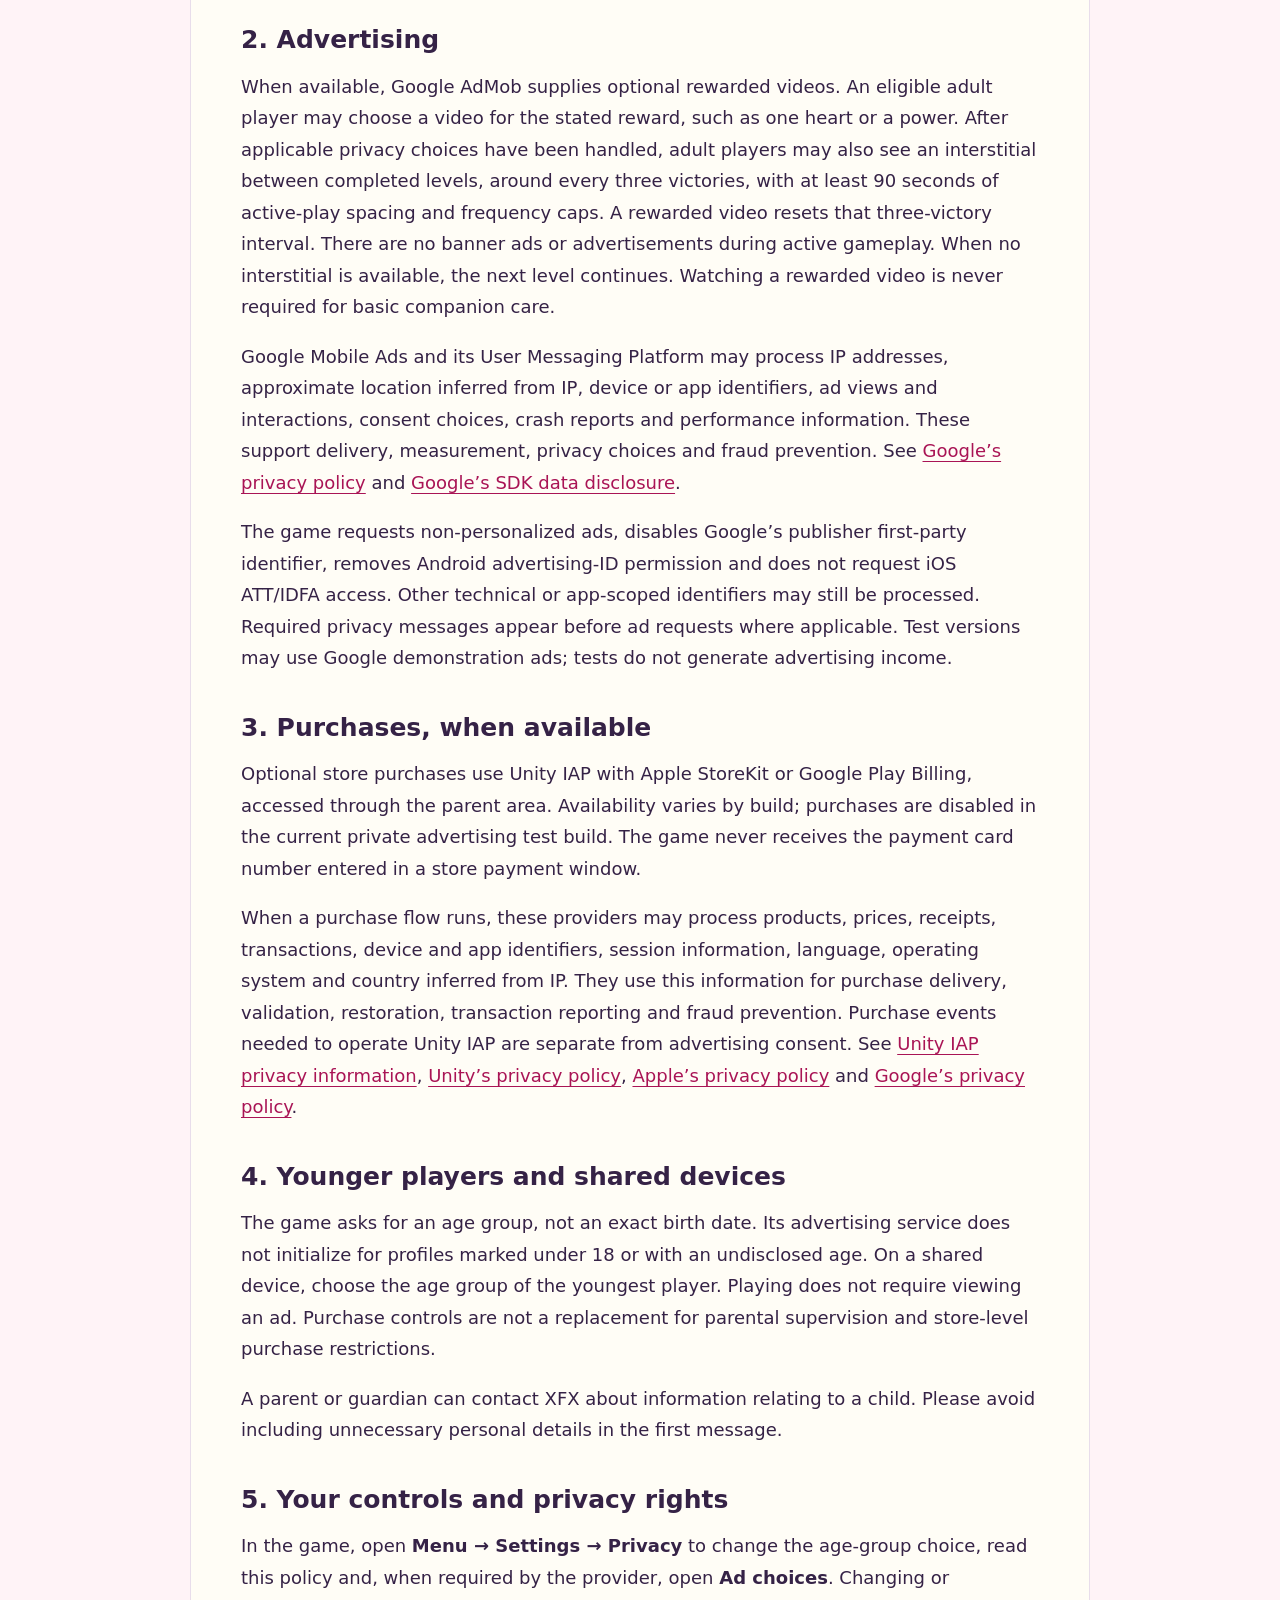
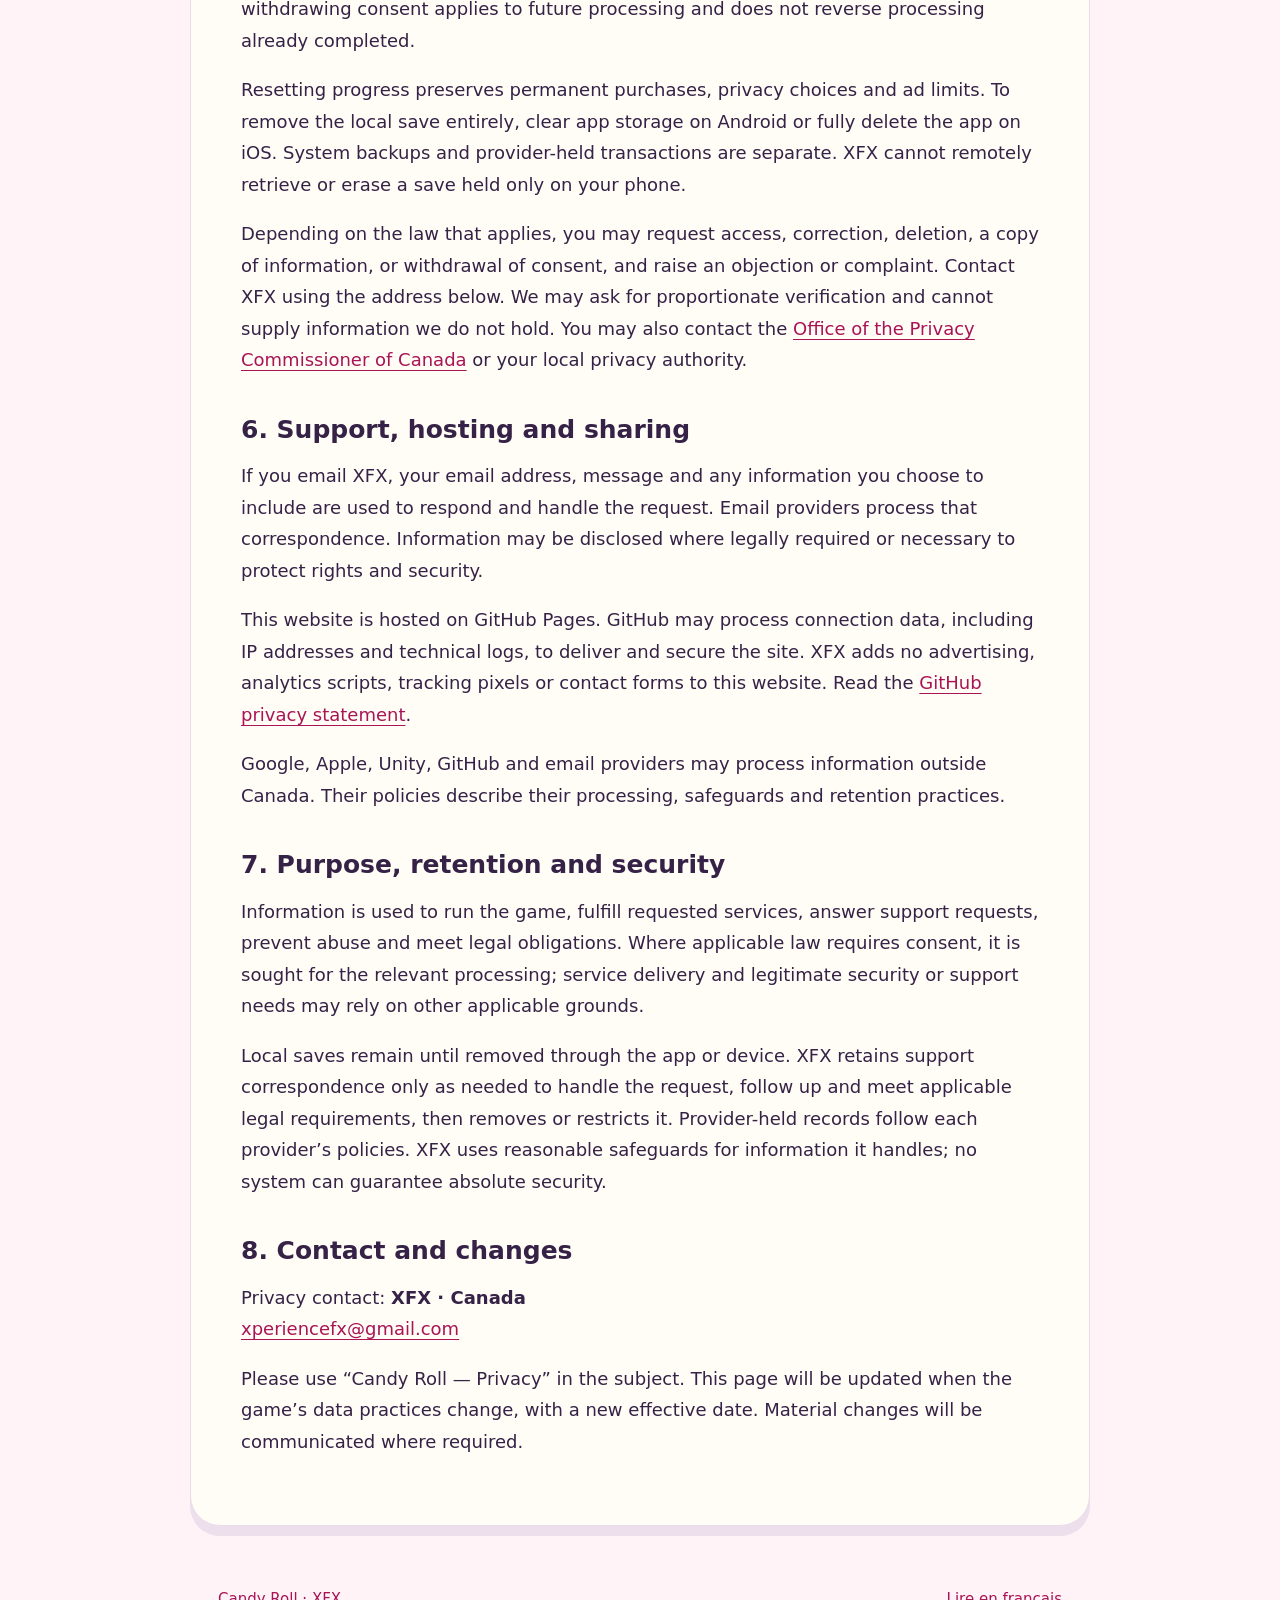
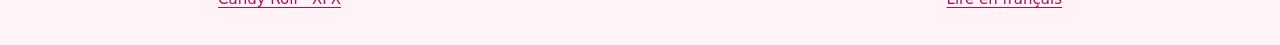
==== commit 005b7e26: "Describe between-level test ads and persistent heart recovery" ====
--- a/privacy/index.html
+++ b/privacy/index.html
@@ -1,12 +1,12 @@
 <!doctype html>
-<html lang="en"><head><meta charset="utf-8"><meta name="viewport" content="width=device-width, initial-scale=1"><title>Privacy policy — Candy Roll</title><meta name="description" content="Candy Roll privacy policy: local game data, buddy care, optional Google AdMob advertising, purchases and your choices."><link rel="stylesheet" href="/style.css"><link rel="canonical" href="https://darko97400.github.io/privacy/"><link rel="alternate" hreflang="fr" href="https://darko97400.github.io/privacy/fr/"><link rel="alternate" hreflang="en" href="https://darko97400.github.io/privacy/"></head><body>
+<html lang="en"><head><meta charset="utf-8"><meta name="viewport" content="width=device-width, initial-scale=1"><title>Privacy policy — Candy Roll</title><meta name="description" content="Candy Roll privacy policy: local game data, buddy care, Google AdMob advertising, purchases and your choices."><link rel="stylesheet" href="/style.css"><link rel="canonical" href="https://darko97400.github.io/privacy/"><link rel="alternate" hreflang="fr" href="https://darko97400.github.io/privacy/fr/"><link rel="alternate" hreflang="en" href="https://darko97400.github.io/privacy/"></head><body>
 <a class="skip" href="#content">Skip to content</a><header class="nav"><a class="brand" href="/">Candy Roll<span>by XFX</span></a><nav aria-label="Navigation"><a href="/">Home</a><a href="/privacy/fr/" lang="fr">Français</a></nav></header>
 <main id="content"><p class="eyebrow">Your information, explained</p><h1>Privacy policy</h1><p class="meta">Candy Roll · Effective November 5, 2026</p><p>Candy Roll is published by <strong>XFX, an independent publisher in Canada</strong>. XFX is responsible for the information it handles as described here. For support or privacy requests, contact <a href="mailto:xperiencefx@gmail.com?subject=Candy%20Roll%20privacy">xperiencefx@gmail.com</a>.</p>
 <div class="summary"><p><strong>You can play without a Candy Roll account.</strong></p><p>Your progress and companion care stay in a local save. When enabled, advertising and purchase providers process additional information. Non-personalized advertising does not mean that no data is processed.</p></div>
 <nav class="contents" aria-label="Policy contents"><a href="#game">Game data</a><a href="#ads">Ads</a><a href="#purchases">Purchases</a><a href="#children">Younger players</a><a href="#choices">Your choices</a><a href="#contact">Contact</a></nav>
-<section id="game"><h2>1. Your game and your buddy</h2><p>The game stores progress, scores and an optional player name, pearls, powers, unlocked companions, outfits, food and water levels, affection, settings, purchase entitlements, age-group choices and advertising limits on your device. Local advertising records include counts and revenue amounts reported by the ad provider; game code does not send these local records to an XFX analytics server.</p><p>Device motion is used to steer the ball. Game code does not upload these sensor readings to XFX. There is currently no configured online leaderboard or XFX account server. Apple or Google device backups may retain app data according to your system settings.</p></section>
+<section id="game"><h2>1. Your game and your buddy</h2><p>The game stores progress, scores and an optional player name, pearls, powers, unlocked companions, outfits, food and water levels, affection, settings, heart balance and recovery times, purchase entitlements, age-group choices and advertising limits on your device. Local advertising records include counts and revenue amounts reported by the ad provider; game code does not send these local records to an XFX analytics server.</p><p>Device motion is used to steer the ball. Game code does not upload these sensor readings to XFX. There is currently no configured online leaderboard or XFX account server. Apple or Google device backups may retain app data according to your system settings.</p></section>
 <section id="reminders"><h2>Optional buddy reminders</h2><p>Buddy reminders are off by default. If you enable them and allow iPhone notifications, the game may schedule one local, non-repeating reminder for a predicted food or water need. Requests are scheduled between 9 am and 8 pm, at least 24 hours apart. Returning to the game or giving care cancels the pending request.</p><p>The reminder contains your companion’s name and a care suggestion. It may be visible on your lock screen or paired Apple Watch, depending on your device settings. The game saves your reminder choice, scheduling times, visits and care times locally; XFX does not use a push-notification server for this feature. Turn reminders off using the bell in your buddy’s home, or manage notification permission in iPhone Settings. Playing never requires notifications.</p></section>
-<section id="ads"><h2>2. Optional advertising</h2><p>When available, rewarded videos are supplied by Google AdMob. An adult player may choose to watch a video for the stated reward. The current configuration has no banner or automatic interstitial advertising.</p><p>Google Mobile Ads and its User Messaging Platform may process IP addresses, approximate location inferred from IP, device or app identifiers, ad views and interactions, consent choices, crash reports and performance information. These support delivery, measurement, privacy choices and fraud prevention. See <a href="https://policies.google.com/privacy">Google’s privacy policy</a> and <a href="https://developers.google.com/admob/unity/privacy/data-disclosure">Google’s SDK data disclosure</a>.</p><p>The game requests non-personalized ads, disables Google’s publisher first-party identifier, removes Android advertising-ID permission and does not request iOS ATT/IDFA access. Other technical or app-scoped identifiers may still be processed. Required privacy messages appear before ad requests where applicable. Test versions may use Google demonstration ads; tests do not generate advertising income.</p></section>
+<section id="ads"><h2>2. Advertising</h2><p>When available, Google AdMob supplies optional rewarded videos. An eligible adult player may choose a video for the stated reward, such as one heart or a power. After applicable privacy choices have been handled, adult players may also see an interstitial between completed levels, around every three victories, with at least 90 seconds of active-play spacing and frequency caps. A rewarded video resets that three-victory interval. There are no banner ads or advertisements during active gameplay. When no interstitial is available, the next level continues. Watching a rewarded video is never required for basic companion care.</p><p>Google Mobile Ads and its User Messaging Platform may process IP addresses, approximate location inferred from IP, device or app identifiers, ad views and interactions, consent choices, crash reports and performance information. These support delivery, measurement, privacy choices and fraud prevention. See <a href="https://policies.google.com/privacy">Google’s privacy policy</a> and <a href="https://developers.google.com/admob/unity/privacy/data-disclosure">Google’s SDK data disclosure</a>.</p><p>The game requests non-personalized ads, disables Google’s publisher first-party identifier, removes Android advertising-ID permission and does not request iOS ATT/IDFA access. Other technical or app-scoped identifiers may still be processed. Required privacy messages appear before ad requests where applicable. Test versions may use Google demonstration ads; tests do not generate advertising income.</p></section>
 <section id="purchases"><h2>3. Purchases, when available</h2><p>Optional store purchases use Unity IAP with Apple StoreKit or Google Play Billing, accessed through the parent area. Availability varies by build; purchases are disabled in the current private advertising test build. The game never receives the payment card number entered in a store payment window.</p><p>When a purchase flow runs, these providers may process products, prices, receipts, transactions, device and app identifiers, session information, language, operating system and country inferred from IP. They use this information for purchase delivery, validation, restoration, transaction reporting and fraud prevention. Purchase events needed to operate Unity IAP are separate from advertising consent. See <a href="https://docs.unity.com/en-us/iap/privacy-and-consent/overview">Unity IAP privacy information</a>, <a href="https://unity.com/legal/game-player-and-app-user-privacy-policy">Unity’s privacy policy</a>, <a href="https://www.apple.com/legal/privacy/">Apple’s privacy policy</a> and <a href="https://policies.google.com/privacy">Google’s privacy policy</a>.</p></section>
 <section id="children"><h2>4. Younger players and shared devices</h2><p>The game asks for an age group, not an exact birth date. Its advertising service does not initialize for profiles marked under 18 or with an undisclosed age. On a shared device, choose the age group of the youngest player. Playing does not require viewing an ad. Purchase controls are not a replacement for parental supervision and store-level purchase restrictions.</p><p>A parent or guardian can contact XFX about information relating to a child. Please avoid including unnecessary personal details in the first message.</p></section>
 <section id="choices"><h2>5. Your controls and privacy rights</h2><p>In the game, open <strong>Menu → Settings → Privacy</strong> to change the age-group choice, read this policy and, when required by the provider, open <strong>Ad choices</strong>. Changing or withdrawing consent applies to future processing and does not reverse processing already completed.</p><p>Resetting progress preserves permanent purchases, privacy choices and ad limits. To remove the local save entirely, clear app storage on Android or fully delete the app on iOS. System backups and provider-held transactions are separate. XFX cannot remotely retrieve or erase a save held only on your phone.</p><p>Depending on the law that applies, you may request access, correction, deletion, a copy of information, or withdrawal of consent, and raise an objection or complaint. Contact XFX using the address below. We may ask for proportionate verification and cannot supply information we do not hold. You may also contact the <a href="https://www.priv.gc.ca/en/">Office of the Privacy Commissioner of Canada</a> or your local privacy authority.</p></section>
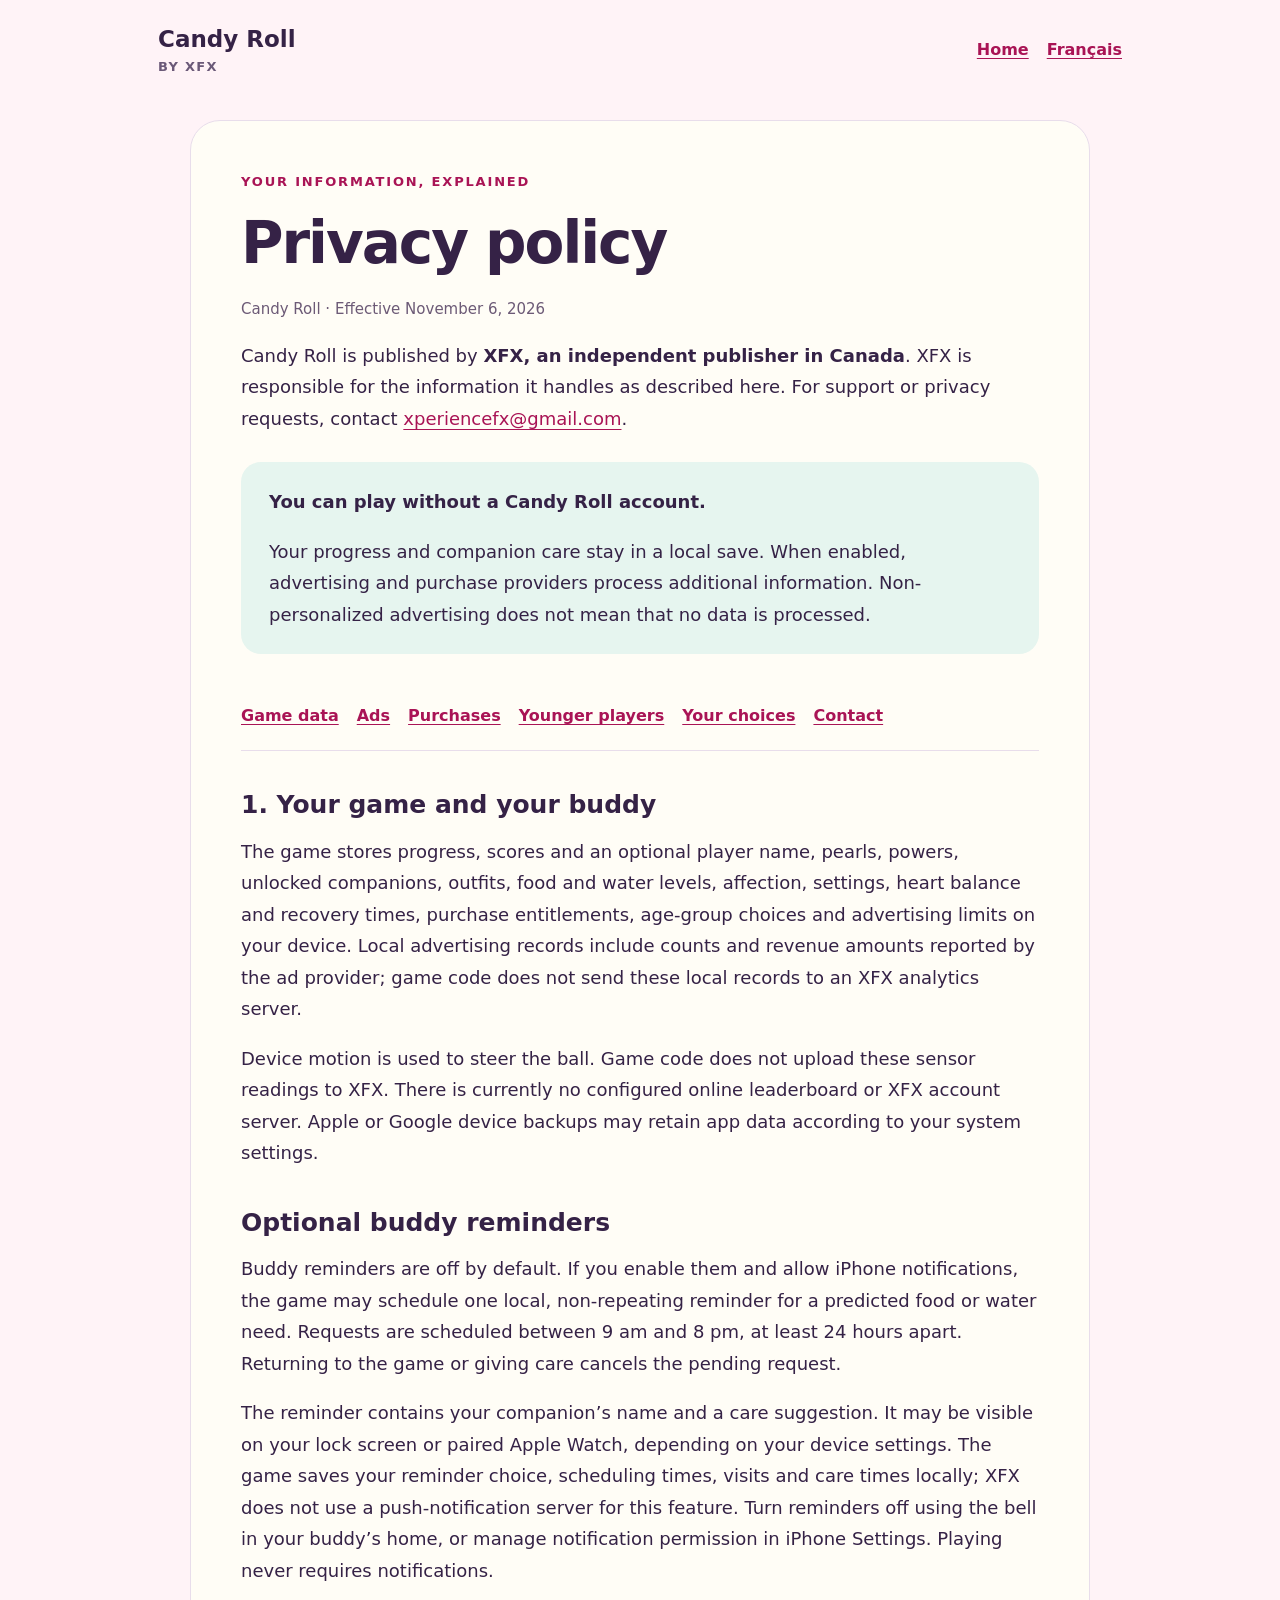
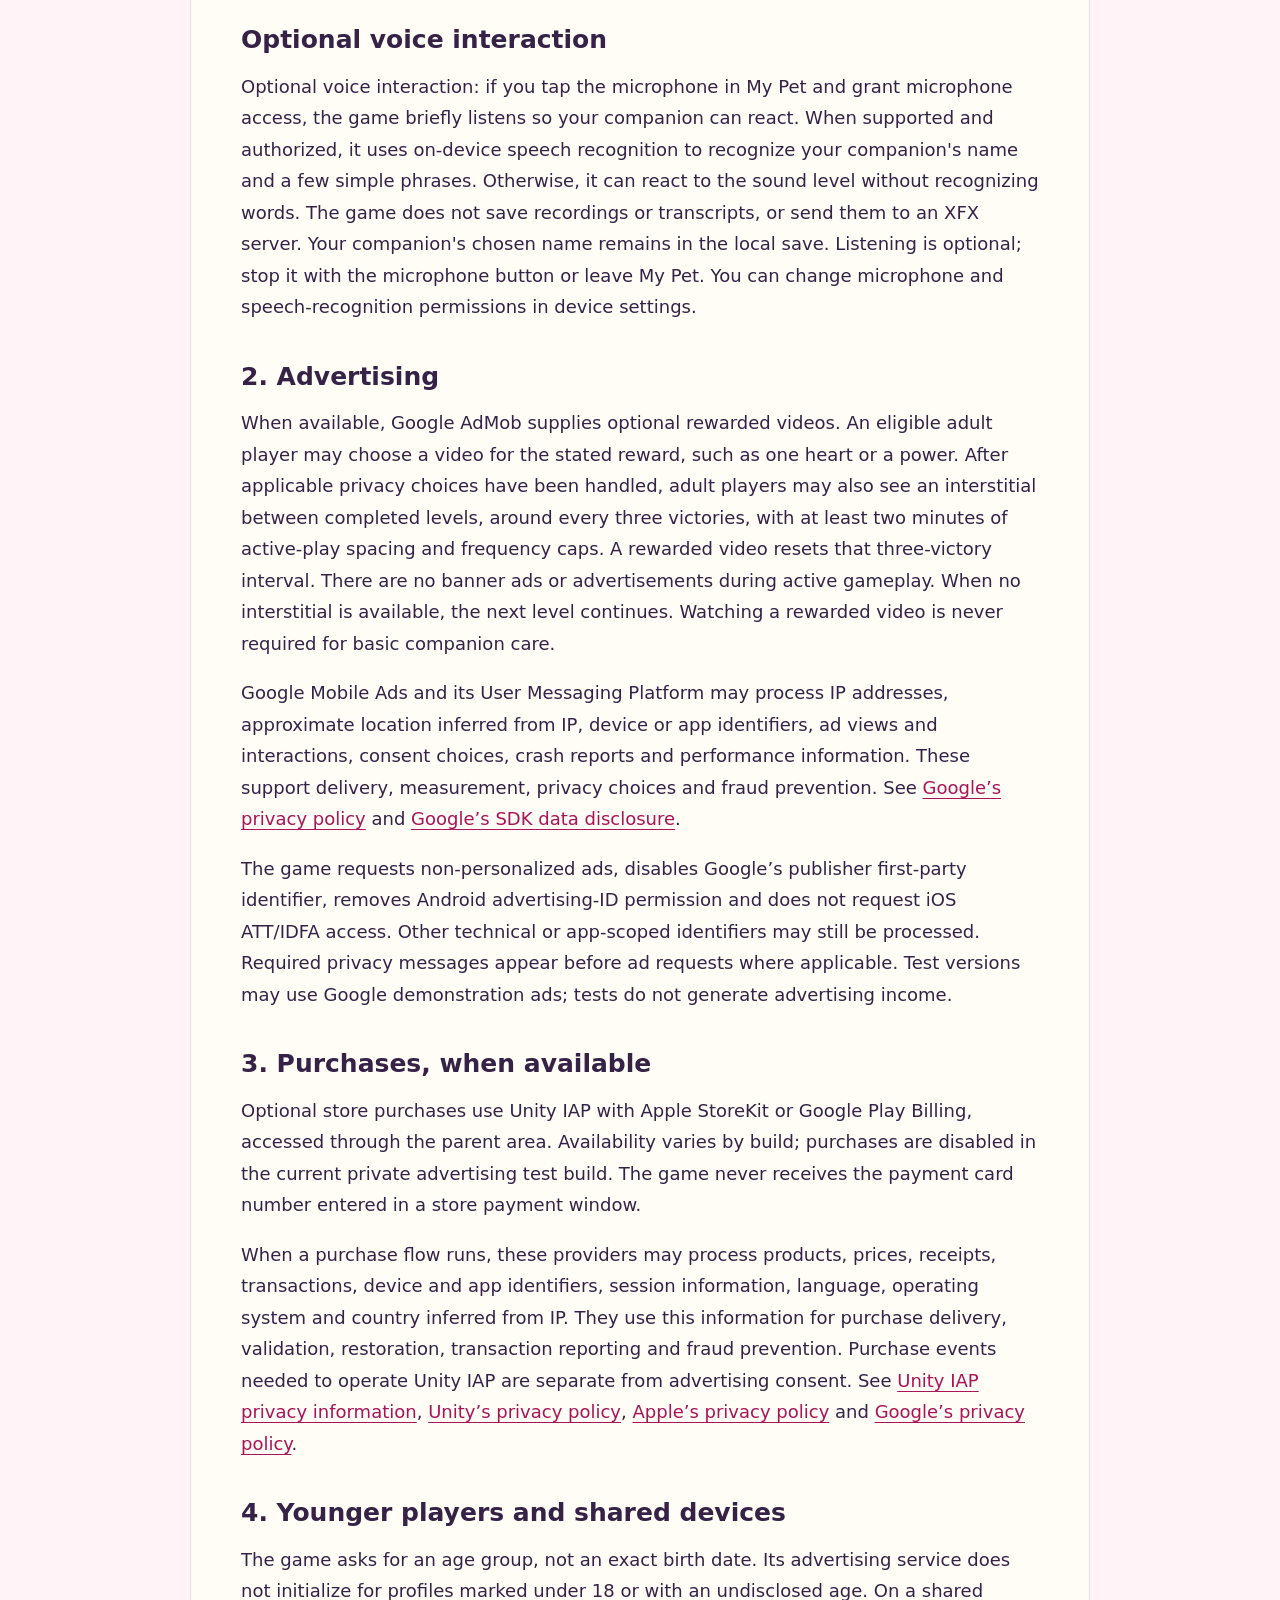
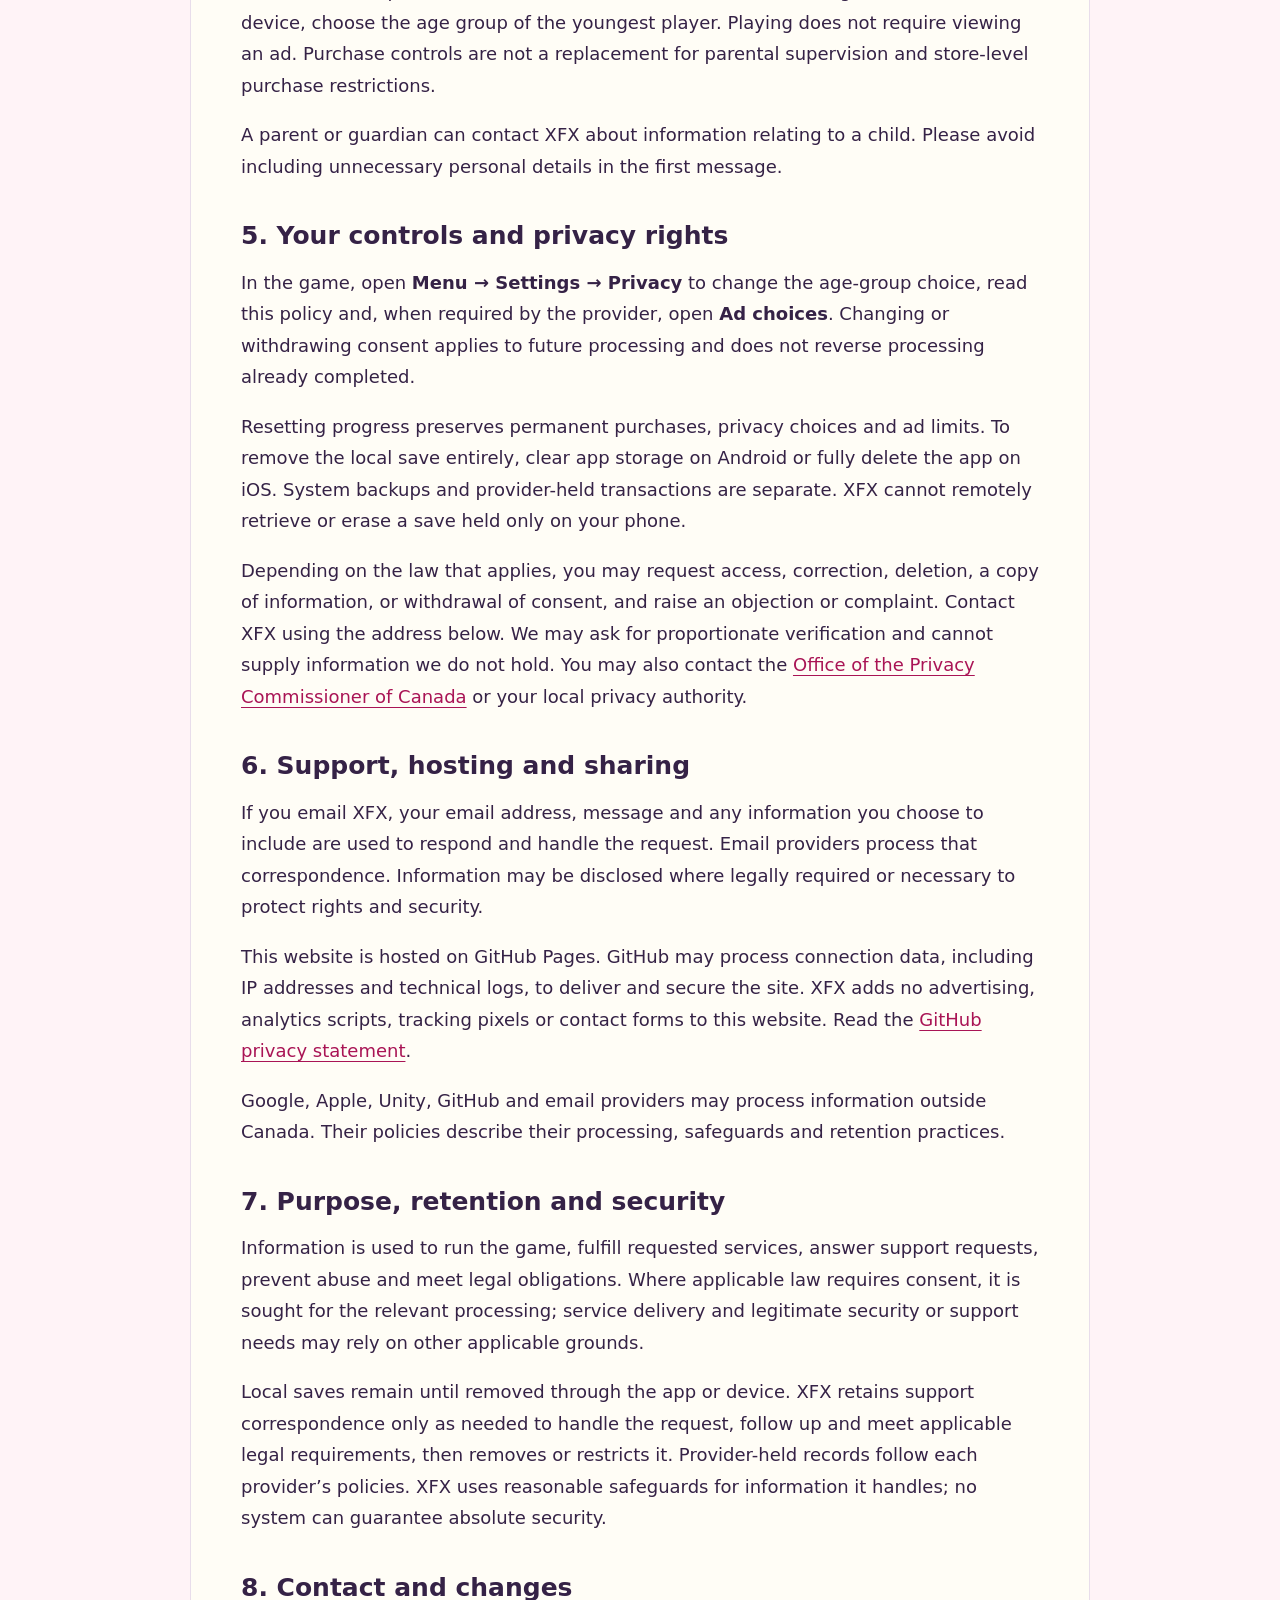
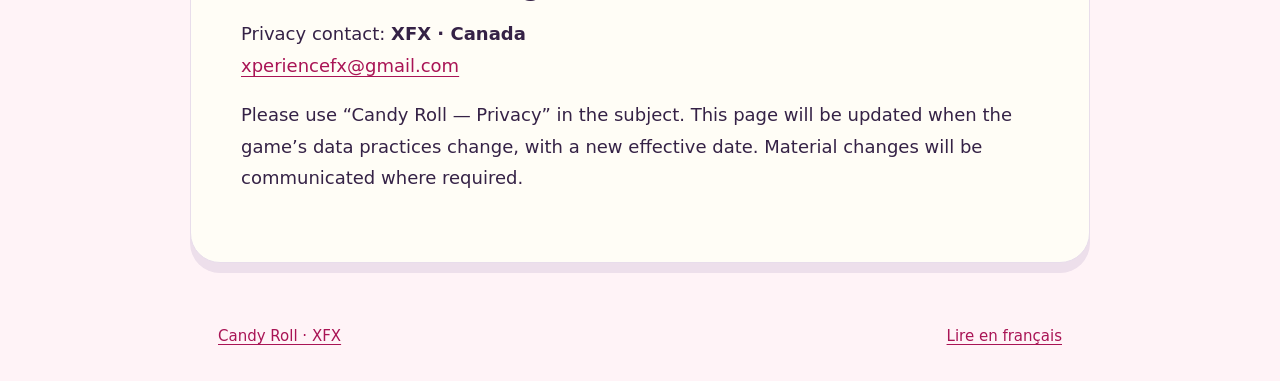
==== commit 572fe803: "Explain optional on-device buddy voice for the new private beta" ====
--- a/privacy/index.html
+++ b/privacy/index.html
@@ -1,16 +1,17 @@
-<!doctype html>
-<html lang="en"><head><meta charset="utf-8"><meta name="viewport" content="width=device-width, initial-scale=1"><title>Privacy policy — Candy Roll</title><meta name="description" content="Candy Roll privacy policy: local game data, buddy care, Google AdMob advertising, purchases and your choices."><link rel="stylesheet" href="/style.css"><link rel="canonical" href="https://darko97400.github.io/privacy/"><link rel="alternate" hreflang="fr" href="https://darko97400.github.io/privacy/fr/"><link rel="alternate" hreflang="en" href="https://darko97400.github.io/privacy/"></head><body>
-<a class="skip" href="#content">Skip to content</a><header class="nav"><a class="brand" href="/">Candy Roll<span>by XFX</span></a><nav aria-label="Navigation"><a href="/">Home</a><a href="/privacy/fr/" lang="fr">Français</a></nav></header>
-<main id="content"><p class="eyebrow">Your information, explained</p><h1>Privacy policy</h1><p class="meta">Candy Roll · Effective November 5, 2026</p><p>Candy Roll is published by <strong>XFX, an independent publisher in Canada</strong>. XFX is responsible for the information it handles as described here. For support or privacy requests, contact <a href="mailto:xperiencefx@gmail.com?subject=Candy%20Roll%20privacy">xperiencefx@gmail.com</a>.</p>
-<div class="summary"><p><strong>You can play without a Candy Roll account.</strong></p><p>Your progress and companion care stay in a local save. When enabled, advertising and purchase providers process additional information. Non-personalized advertising does not mean that no data is processed.</p></div>
-<nav class="contents" aria-label="Policy contents"><a href="#game">Game data</a><a href="#ads">Ads</a><a href="#purchases">Purchases</a><a href="#children">Younger players</a><a href="#choices">Your choices</a><a href="#contact">Contact</a></nav>
-<section id="game"><h2>1. Your game and your buddy</h2><p>The game stores progress, scores and an optional player name, pearls, powers, unlocked companions, outfits, food and water levels, affection, settings, heart balance and recovery times, purchase entitlements, age-group choices and advertising limits on your device. Local advertising records include counts and revenue amounts reported by the ad provider; game code does not send these local records to an XFX analytics server.</p><p>Device motion is used to steer the ball. Game code does not upload these sensor readings to XFX. There is currently no configured online leaderboard or XFX account server. Apple or Google device backups may retain app data according to your system settings.</p></section>
-<section id="reminders"><h2>Optional buddy reminders</h2><p>Buddy reminders are off by default. If you enable them and allow iPhone notifications, the game may schedule one local, non-repeating reminder for a predicted food or water need. Requests are scheduled between 9 am and 8 pm, at least 24 hours apart. Returning to the game or giving care cancels the pending request.</p><p>The reminder contains your companion’s name and a care suggestion. It may be visible on your lock screen or paired Apple Watch, depending on your device settings. The game saves your reminder choice, scheduling times, visits and care times locally; XFX does not use a push-notification server for this feature. Turn reminders off using the bell in your buddy’s home, or manage notification permission in iPhone Settings. Playing never requires notifications.</p></section>
-<section id="ads"><h2>2. Advertising</h2><p>When available, Google AdMob supplies optional rewarded videos. An eligible adult player may choose a video for the stated reward, such as one heart or a power. After applicable privacy choices have been handled, adult players may also see an interstitial between completed levels, around every three victories, with at least 90 seconds of active-play spacing and frequency caps. A rewarded video resets that three-victory interval. There are no banner ads or advertisements during active gameplay. When no interstitial is available, the next level continues. Watching a rewarded video is never required for basic companion care.</p><p>Google Mobile Ads and its User Messaging Platform may process IP addresses, approximate location inferred from IP, device or app identifiers, ad views and interactions, consent choices, crash reports and performance information. These support delivery, measurement, privacy choices and fraud prevention. See <a href="https://policies.google.com/privacy">Google’s privacy policy</a> and <a href="https://developers.google.com/admob/unity/privacy/data-disclosure">Google’s SDK data disclosure</a>.</p><p>The game requests non-personalized ads, disables Google’s publisher first-party identifier, removes Android advertising-ID permission and does not request iOS ATT/IDFA access. Other technical or app-scoped identifiers may still be processed. Required privacy messages appear before ad requests where applicable. Test versions may use Google demonstration ads; tests do not generate advertising income.</p></section>
-<section id="purchases"><h2>3. Purchases, when available</h2><p>Optional store purchases use Unity IAP with Apple StoreKit or Google Play Billing, accessed through the parent area. Availability varies by build; purchases are disabled in the current private advertising test build. The game never receives the payment card number entered in a store payment window.</p><p>When a purchase flow runs, these providers may process products, prices, receipts, transactions, device and app identifiers, session information, language, operating system and country inferred from IP. They use this information for purchase delivery, validation, restoration, transaction reporting and fraud prevention. Purchase events needed to operate Unity IAP are separate from advertising consent. See <a href="https://docs.unity.com/en-us/iap/privacy-and-consent/overview">Unity IAP privacy information</a>, <a href="https://unity.com/legal/game-player-and-app-user-privacy-policy">Unity’s privacy policy</a>, <a href="https://www.apple.com/legal/privacy/">Apple’s privacy policy</a> and <a href="https://policies.google.com/privacy">Google’s privacy policy</a>.</p></section>
-<section id="children"><h2>4. Younger players and shared devices</h2><p>The game asks for an age group, not an exact birth date. Its advertising service does not initialize for profiles marked under 18 or with an undisclosed age. On a shared device, choose the age group of the youngest player. Playing does not require viewing an ad. Purchase controls are not a replacement for parental supervision and store-level purchase restrictions.</p><p>A parent or guardian can contact XFX about information relating to a child. Please avoid including unnecessary personal details in the first message.</p></section>
-<section id="choices"><h2>5. Your controls and privacy rights</h2><p>In the game, open <strong>Menu → Settings → Privacy</strong> to change the age-group choice, read this policy and, when required by the provider, open <strong>Ad choices</strong>. Changing or withdrawing consent applies to future processing and does not reverse processing already completed.</p><p>Resetting progress preserves permanent purchases, privacy choices and ad limits. To remove the local save entirely, clear app storage on Android or fully delete the app on iOS. System backups and provider-held transactions are separate. XFX cannot remotely retrieve or erase a save held only on your phone.</p><p>Depending on the law that applies, you may request access, correction, deletion, a copy of information, or withdrawal of consent, and raise an objection or complaint. Contact XFX using the address below. We may ask for proportionate verification and cannot supply information we do not hold. You may also contact the <a href="https://www.priv.gc.ca/en/">Office of the Privacy Commissioner of Canada</a> or your local privacy authority.</p></section>
-<section><h2>6. Support, hosting and sharing</h2><p>If you email XFX, your email address, message and any information you choose to include are used to respond and handle the request. Email providers process that correspondence. Information may be disclosed where legally required or necessary to protect rights and security.</p><p>This website is hosted on GitHub Pages. GitHub may process connection data, including IP addresses and technical logs, to deliver and secure the site. XFX adds no advertising, analytics scripts, tracking pixels or contact forms to this website. Read the <a href="https://docs.github.com/en/site-policy/privacy-policies/github-general-privacy-statement">GitHub privacy statement</a>.</p><p>Google, Apple, Unity, GitHub and email providers may process information outside Canada. Their policies describe their processing, safeguards and retention practices.</p></section>
-<section><h2>7. Purpose, retention and security</h2><p>Information is used to run the game, fulfill requested services, answer support requests, prevent abuse and meet legal obligations. Where applicable law requires consent, it is sought for the relevant processing; service delivery and legitimate security or support needs may rely on other applicable grounds.</p><p>Local saves remain until removed through the app or device. XFX retains support correspondence only as needed to handle the request, follow up and meet applicable legal requirements, then removes or restricts it. Provider-held records follow each provider’s policies. XFX uses reasonable safeguards for information it handles; no system can guarantee absolute security.</p></section>
-<section id="contact"><h2>8. Contact and changes</h2><p>Privacy contact: <strong>XFX · Canada</strong><br><a href="mailto:xperiencefx@gmail.com?subject=Candy%20Roll%20privacy%20request">xperiencefx@gmail.com</a></p><p>Please use “Candy Roll — Privacy” in the subject. This page will be updated when the game’s data practices change, with a new effective date. Material changes will be communicated where required.</p></section>
-</main><footer><a href="/">Candy Roll · XFX</a><a href="/privacy/fr/" lang="fr">Lire en français</a></footer></body></html>
+<!doctype html>
+<html lang="en"><head><meta charset="utf-8"><meta name="viewport" content="width=device-width, initial-scale=1"><title>Privacy policy — Candy Roll</title><meta name="description" content="Candy Roll privacy policy: local game data, buddy care, Google AdMob advertising, purchases and your choices."><link rel="stylesheet" href="/style.css"><link rel="canonical" href="https://darko97400.github.io/privacy/"><link rel="alternate" hreflang="fr" href="https://darko97400.github.io/privacy/fr/"><link rel="alternate" hreflang="en" href="https://darko97400.github.io/privacy/"></head><body>
+<a class="skip" href="#content">Skip to content</a><header class="nav"><a class="brand" href="/">Candy Roll<span>by XFX</span></a><nav aria-label="Navigation"><a href="/">Home</a><a href="/privacy/fr/" lang="fr">Français</a></nav></header>
+<main id="content"><p class="eyebrow">Your information, explained</p><h1>Privacy policy</h1><p class="meta">Candy Roll · Effective November 6, 2026</p><p>Candy Roll is published by <strong>XFX, an independent publisher in Canada</strong>. XFX is responsible for the information it handles as described here. For support or privacy requests, contact <a href="mailto:xperiencefx@gmail.com?subject=Candy%20Roll%20privacy">xperiencefx@gmail.com</a>.</p>
+<div class="summary"><p><strong>You can play without a Candy Roll account.</strong></p><p>Your progress and companion care stay in a local save. When enabled, advertising and purchase providers process additional information. Non-personalized advertising does not mean that no data is processed.</p></div>
+<nav class="contents" aria-label="Policy contents"><a href="#game">Game data</a><a href="#ads">Ads</a><a href="#purchases">Purchases</a><a href="#children">Younger players</a><a href="#choices">Your choices</a><a href="#contact">Contact</a></nav>
+<section id="game"><h2>1. Your game and your buddy</h2><p>The game stores progress, scores and an optional player name, pearls, powers, unlocked companions, outfits, food and water levels, affection, settings, heart balance and recovery times, purchase entitlements, age-group choices and advertising limits on your device. Local advertising records include counts and revenue amounts reported by the ad provider; game code does not send these local records to an XFX analytics server.</p><p>Device motion is used to steer the ball. Game code does not upload these sensor readings to XFX. There is currently no configured online leaderboard or XFX account server. Apple or Google device backups may retain app data according to your system settings.</p></section>
+<section id="reminders"><h2>Optional buddy reminders</h2><p>Buddy reminders are off by default. If you enable them and allow iPhone notifications, the game may schedule one local, non-repeating reminder for a predicted food or water need. Requests are scheduled between 9 am and 8 pm, at least 24 hours apart. Returning to the game or giving care cancels the pending request.</p><p>The reminder contains your companion’s name and a care suggestion. It may be visible on your lock screen or paired Apple Watch, depending on your device settings. The game saves your reminder choice, scheduling times, visits and care times locally; XFX does not use a push-notification server for this feature. Turn reminders off using the bell in your buddy’s home, or manage notification permission in iPhone Settings. Playing never requires notifications.</p></section>
+<section id="voice"><h2>Optional voice interaction</h2><p>Optional voice interaction: if you tap the microphone in My Pet and grant microphone access, the game briefly listens so your companion can react. When supported and authorized, it uses on-device speech recognition to recognize your companion's name and a few simple phrases. Otherwise, it can react to the sound level without recognizing words. The game does not save recordings or transcripts, or send them to an XFX server. Your companion's chosen name remains in the local save. Listening is optional; stop it with the microphone button or leave My Pet. You can change microphone and speech-recognition permissions in device settings.</p></section>
+<section id="ads"><h2>2. Advertising</h2><p>When available, Google AdMob supplies optional rewarded videos. An eligible adult player may choose a video for the stated reward, such as one heart or a power. After applicable privacy choices have been handled, adult players may also see an interstitial between completed levels, around every three victories, with at least two minutes of active-play spacing and frequency caps. A rewarded video resets that three-victory interval. There are no banner ads or advertisements during active gameplay. When no interstitial is available, the next level continues. Watching a rewarded video is never required for basic companion care.</p><p>Google Mobile Ads and its User Messaging Platform may process IP addresses, approximate location inferred from IP, device or app identifiers, ad views and interactions, consent choices, crash reports and performance information. These support delivery, measurement, privacy choices and fraud prevention. See <a href="https://policies.google.com/privacy">Google’s privacy policy</a> and <a href="https://developers.google.com/admob/unity/privacy/data-disclosure">Google’s SDK data disclosure</a>.</p><p>The game requests non-personalized ads, disables Google’s publisher first-party identifier, removes Android advertising-ID permission and does not request iOS ATT/IDFA access. Other technical or app-scoped identifiers may still be processed. Required privacy messages appear before ad requests where applicable. Test versions may use Google demonstration ads; tests do not generate advertising income.</p></section>
+<section id="purchases"><h2>3. Purchases, when available</h2><p>Optional store purchases use Unity IAP with Apple StoreKit or Google Play Billing, accessed through the parent area. Availability varies by build; purchases are disabled in the current private advertising test build. The game never receives the payment card number entered in a store payment window.</p><p>When a purchase flow runs, these providers may process products, prices, receipts, transactions, device and app identifiers, session information, language, operating system and country inferred from IP. They use this information for purchase delivery, validation, restoration, transaction reporting and fraud prevention. Purchase events needed to operate Unity IAP are separate from advertising consent. See <a href="https://docs.unity.com/en-us/iap/privacy-and-consent/overview">Unity IAP privacy information</a>, <a href="https://unity.com/legal/game-player-and-app-user-privacy-policy">Unity’s privacy policy</a>, <a href="https://www.apple.com/legal/privacy/">Apple’s privacy policy</a> and <a href="https://policies.google.com/privacy">Google’s privacy policy</a>.</p></section>
+<section id="children"><h2>4. Younger players and shared devices</h2><p>The game asks for an age group, not an exact birth date. Its advertising service does not initialize for profiles marked under 18 or with an undisclosed age. On a shared device, choose the age group of the youngest player. Playing does not require viewing an ad. Purchase controls are not a replacement for parental supervision and store-level purchase restrictions.</p><p>A parent or guardian can contact XFX about information relating to a child. Please avoid including unnecessary personal details in the first message.</p></section>
+<section id="choices"><h2>5. Your controls and privacy rights</h2><p>In the game, open <strong>Menu → Settings → Privacy</strong> to change the age-group choice, read this policy and, when required by the provider, open <strong>Ad choices</strong>. Changing or withdrawing consent applies to future processing and does not reverse processing already completed.</p><p>Resetting progress preserves permanent purchases, privacy choices and ad limits. To remove the local save entirely, clear app storage on Android or fully delete the app on iOS. System backups and provider-held transactions are separate. XFX cannot remotely retrieve or erase a save held only on your phone.</p><p>Depending on the law that applies, you may request access, correction, deletion, a copy of information, or withdrawal of consent, and raise an objection or complaint. Contact XFX using the address below. We may ask for proportionate verification and cannot supply information we do not hold. You may also contact the <a href="https://www.priv.gc.ca/en/">Office of the Privacy Commissioner of Canada</a> or your local privacy authority.</p></section>
+<section><h2>6. Support, hosting and sharing</h2><p>If you email XFX, your email address, message and any information you choose to include are used to respond and handle the request. Email providers process that correspondence. Information may be disclosed where legally required or necessary to protect rights and security.</p><p>This website is hosted on GitHub Pages. GitHub may process connection data, including IP addresses and technical logs, to deliver and secure the site. XFX adds no advertising, analytics scripts, tracking pixels or contact forms to this website. Read the <a href="https://docs.github.com/en/site-policy/privacy-policies/github-general-privacy-statement">GitHub privacy statement</a>.</p><p>Google, Apple, Unity, GitHub and email providers may process information outside Canada. Their policies describe their processing, safeguards and retention practices.</p></section>
+<section><h2>7. Purpose, retention and security</h2><p>Information is used to run the game, fulfill requested services, answer support requests, prevent abuse and meet legal obligations. Where applicable law requires consent, it is sought for the relevant processing; service delivery and legitimate security or support needs may rely on other applicable grounds.</p><p>Local saves remain until removed through the app or device. XFX retains support correspondence only as needed to handle the request, follow up and meet applicable legal requirements, then removes or restricts it. Provider-held records follow each provider’s policies. XFX uses reasonable safeguards for information it handles; no system can guarantee absolute security.</p></section>
+<section id="contact"><h2>8. Contact and changes</h2><p>Privacy contact: <strong>XFX · Canada</strong><br><a href="mailto:xperiencefx@gmail.com?subject=Candy%20Roll%20privacy%20request">xperiencefx@gmail.com</a></p><p>Please use “Candy Roll — Privacy” in the subject. This page will be updated when the game’s data practices change, with a new effective date. Material changes will be communicated where required.</p></section>
+</main><footer><a href="/">Candy Roll · XFX</a><a href="/privacy/fr/" lang="fr">Lire en français</a></footer></body></html>
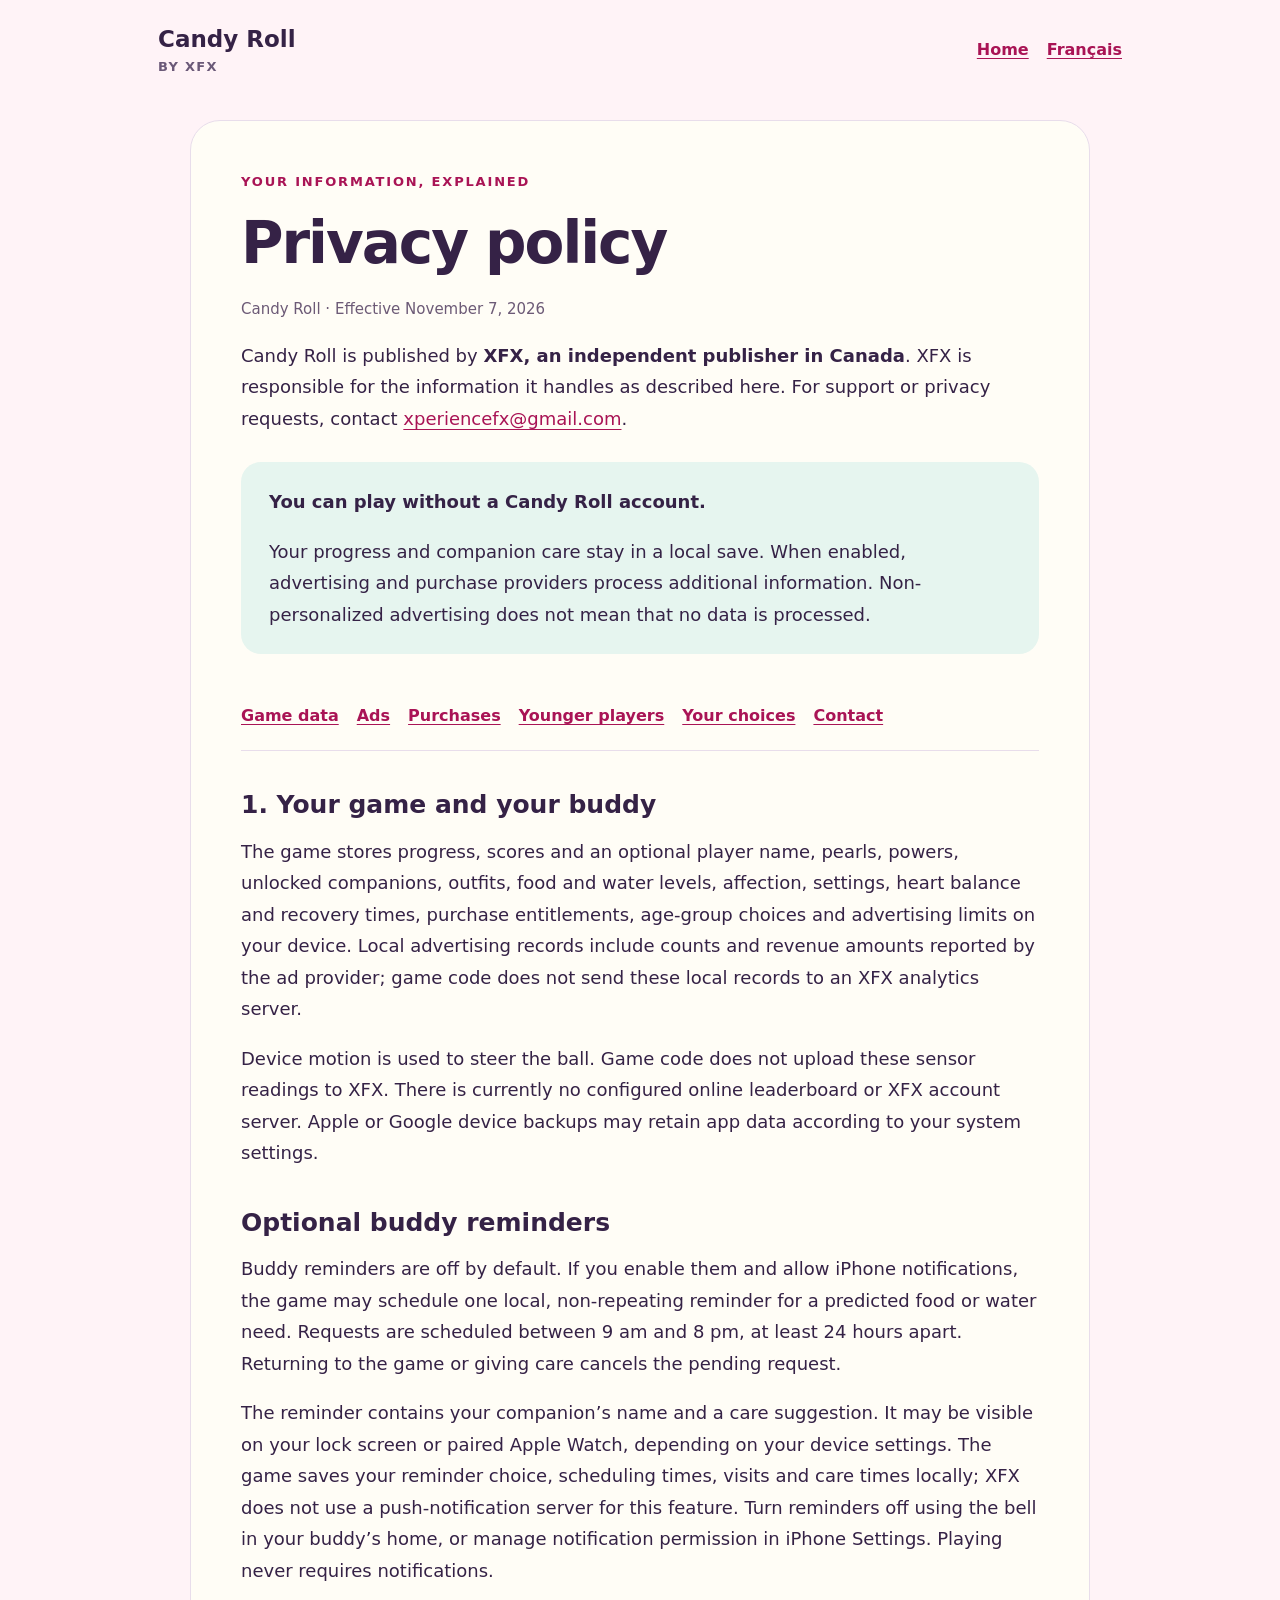
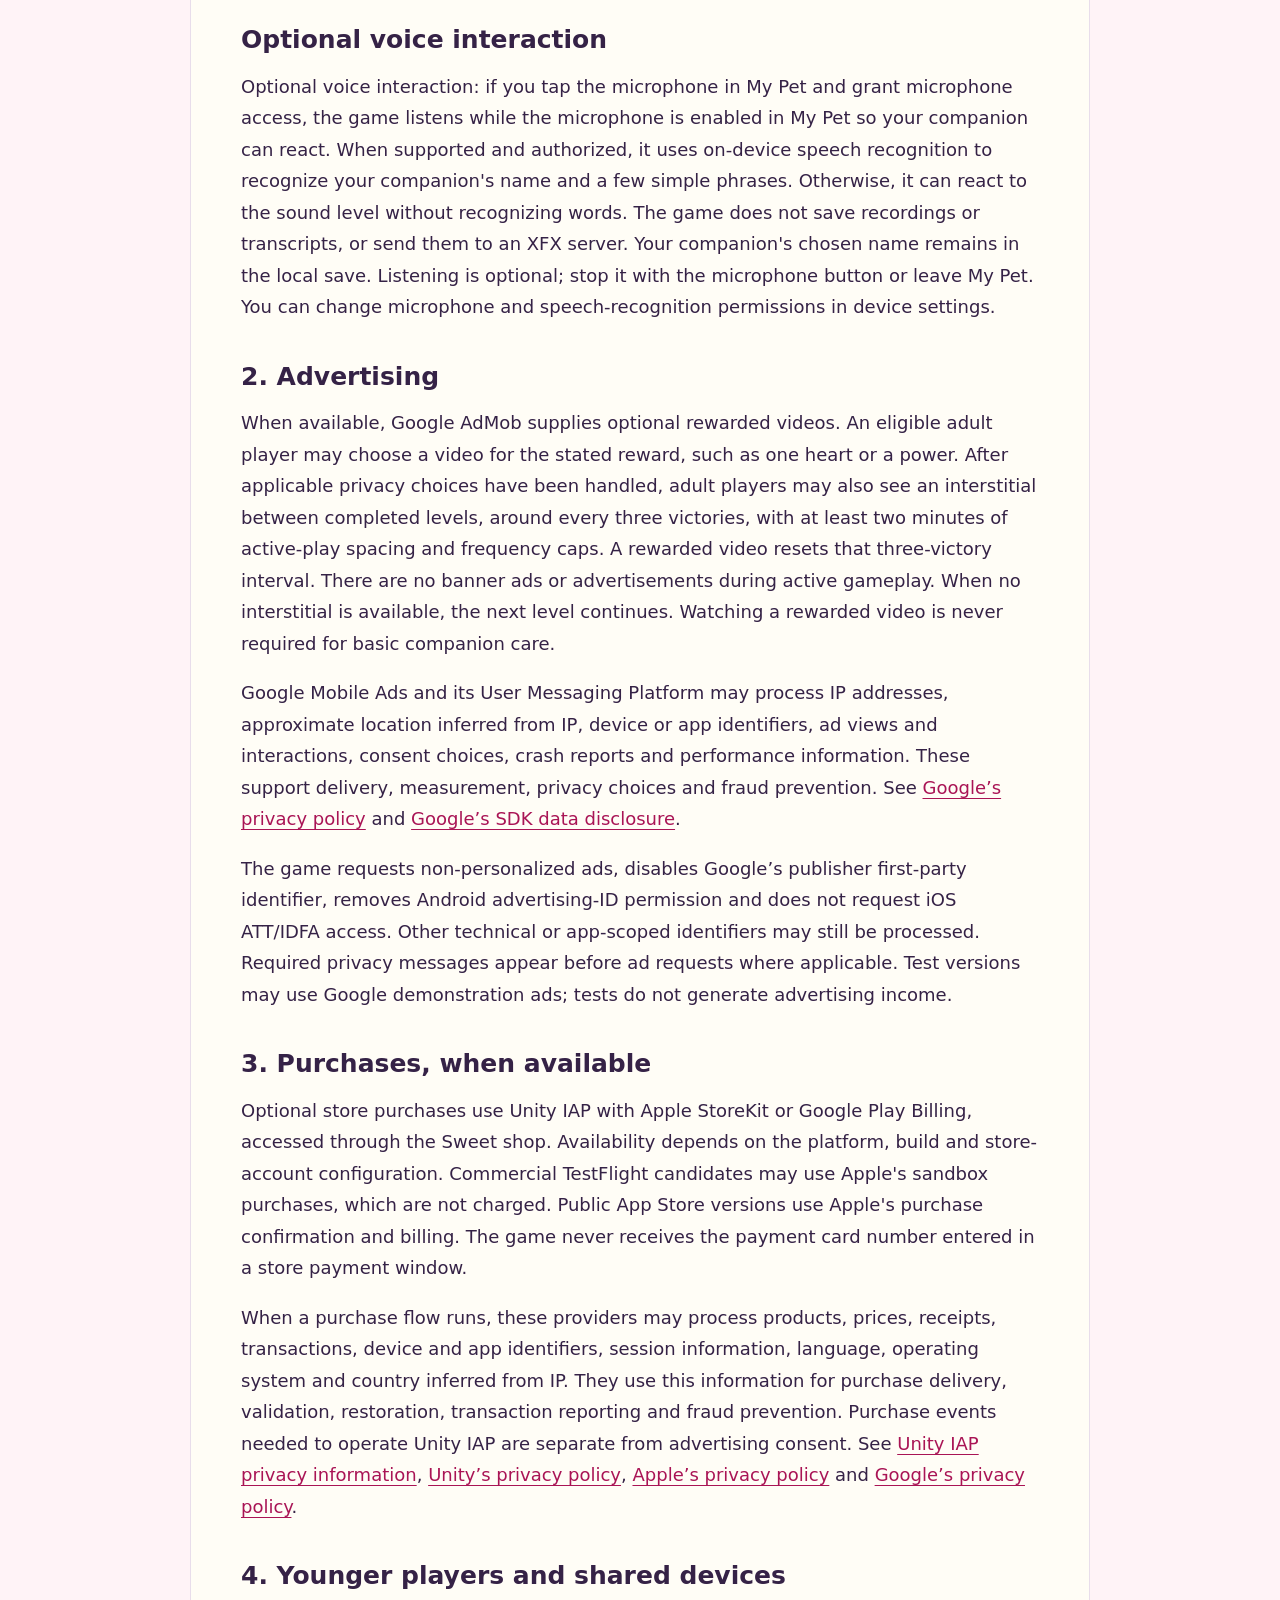
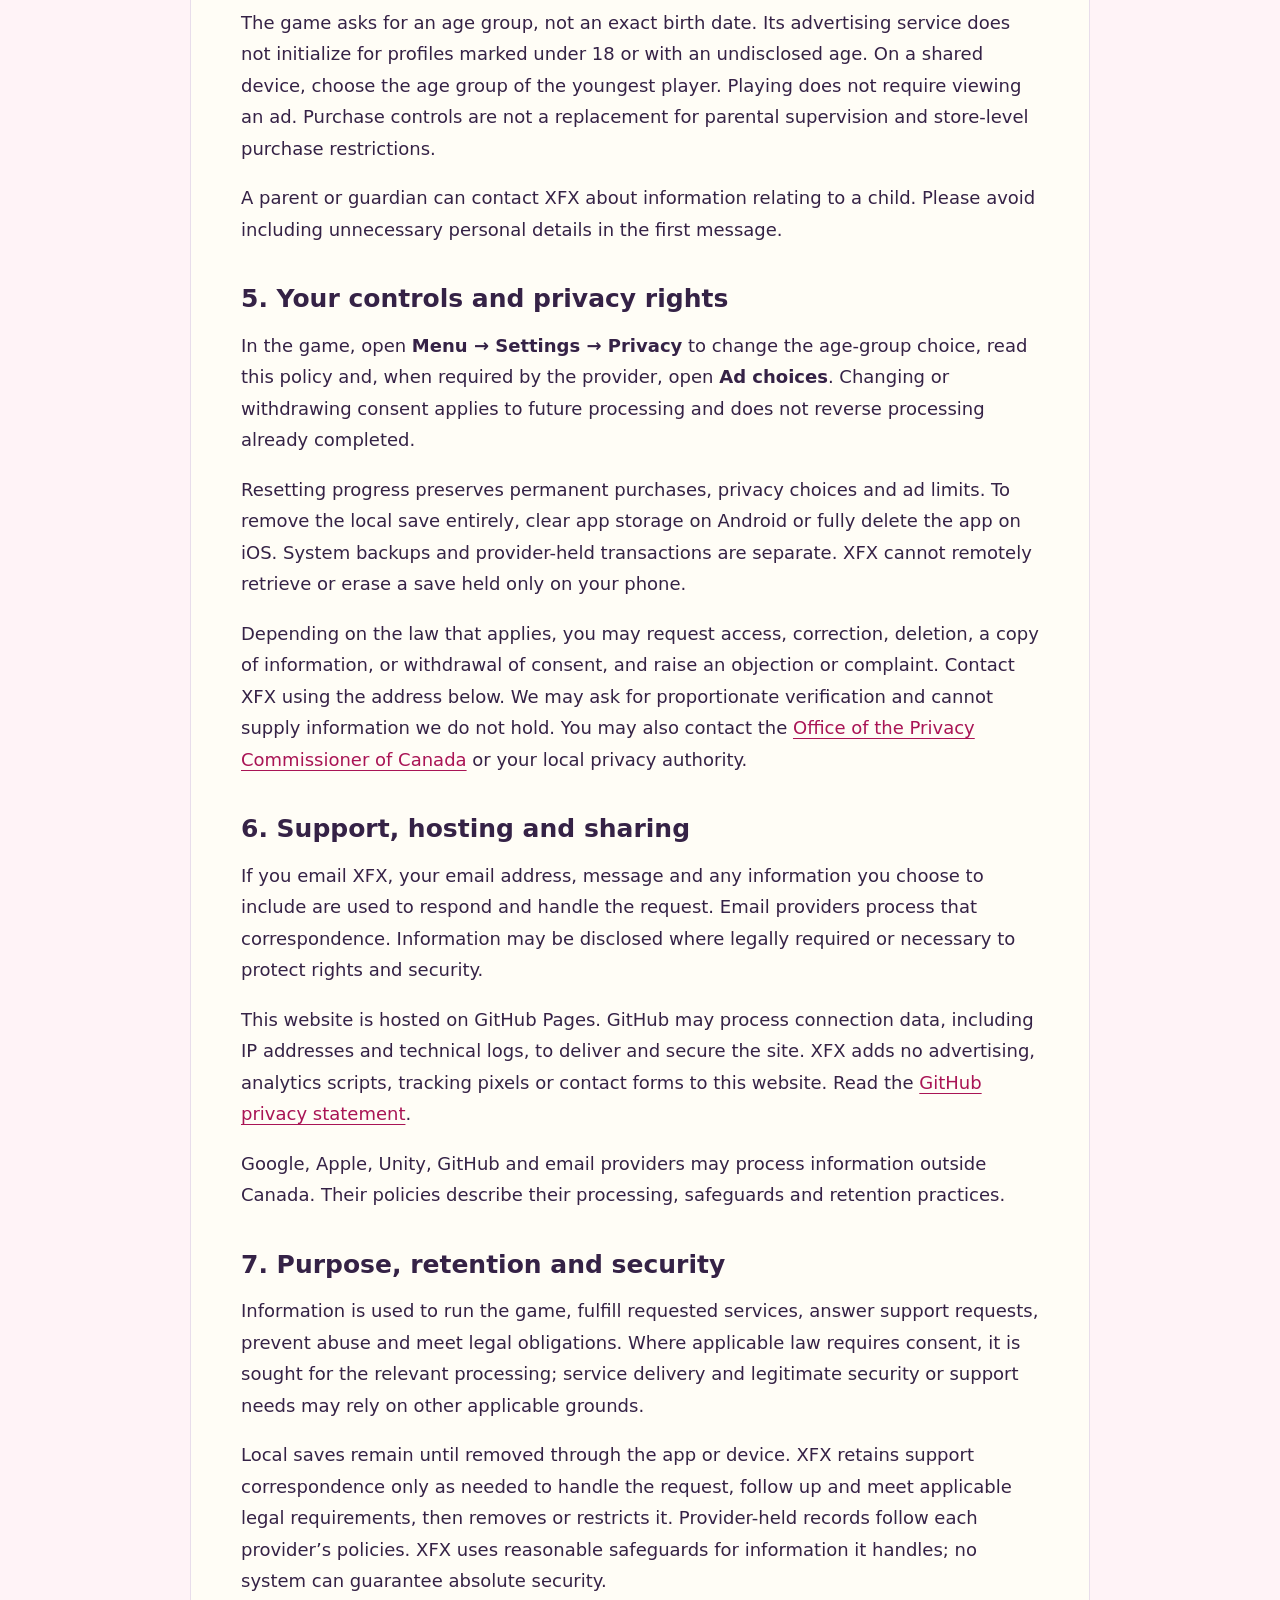
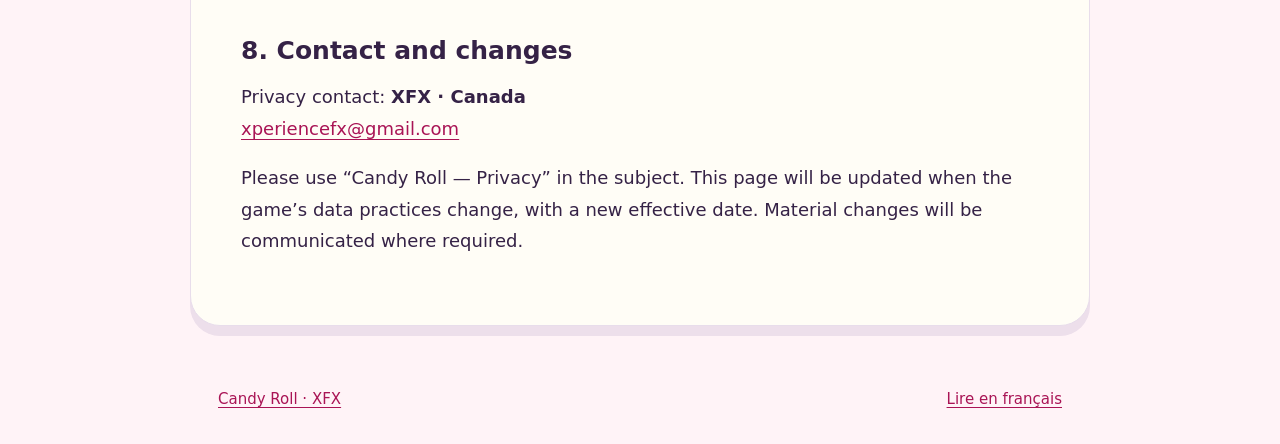
==== commit b02b5f5d: "Clarify TestFlight sandbox purchases and Sweet shop privacy disclosure" ====
--- a/privacy/index.html
+++ b/privacy/index.html
@@ -1,14 +1,14 @@
 <!doctype html>
 <html lang="en"><head><meta charset="utf-8"><meta name="viewport" content="width=device-width, initial-scale=1"><title>Privacy policy — Candy Roll</title><meta name="description" content="Candy Roll privacy policy: local game data, buddy care, Google AdMob advertising, purchases and your choices."><link rel="stylesheet" href="/style.css"><link rel="canonical" href="https://darko97400.github.io/privacy/"><link rel="alternate" hreflang="fr" href="https://darko97400.github.io/privacy/fr/"><link rel="alternate" hreflang="en" href="https://darko97400.github.io/privacy/"></head><body>
 <a class="skip" href="#content">Skip to content</a><header class="nav"><a class="brand" href="/">Candy Roll<span>by XFX</span></a><nav aria-label="Navigation"><a href="/">Home</a><a href="/privacy/fr/" lang="fr">Français</a></nav></header>
-<main id="content"><p class="eyebrow">Your information, explained</p><h1>Privacy policy</h1><p class="meta">Candy Roll · Effective November 6, 2026</p><p>Candy Roll is published by <strong>XFX, an independent publisher in Canada</strong>. XFX is responsible for the information it handles as described here. For support or privacy requests, contact <a href="mailto:xperiencefx@gmail.com?subject=Candy%20Roll%20privacy">xperiencefx@gmail.com</a>.</p>
+<main id="content"><p class="eyebrow">Your information, explained</p><h1>Privacy policy</h1><p class="meta">Candy Roll · Effective November 7, 2026</p><p>Candy Roll is published by <strong>XFX, an independent publisher in Canada</strong>. XFX is responsible for the information it handles as described here. For support or privacy requests, contact <a href="mailto:xperiencefx@gmail.com?subject=Candy%20Roll%20privacy">xperiencefx@gmail.com</a>.</p>
 <div class="summary"><p><strong>You can play without a Candy Roll account.</strong></p><p>Your progress and companion care stay in a local save. When enabled, advertising and purchase providers process additional information. Non-personalized advertising does not mean that no data is processed.</p></div>
 <nav class="contents" aria-label="Policy contents"><a href="#game">Game data</a><a href="#ads">Ads</a><a href="#purchases">Purchases</a><a href="#children">Younger players</a><a href="#choices">Your choices</a><a href="#contact">Contact</a></nav>
 <section id="game"><h2>1. Your game and your buddy</h2><p>The game stores progress, scores and an optional player name, pearls, powers, unlocked companions, outfits, food and water levels, affection, settings, heart balance and recovery times, purchase entitlements, age-group choices and advertising limits on your device. Local advertising records include counts and revenue amounts reported by the ad provider; game code does not send these local records to an XFX analytics server.</p><p>Device motion is used to steer the ball. Game code does not upload these sensor readings to XFX. There is currently no configured online leaderboard or XFX account server. Apple or Google device backups may retain app data according to your system settings.</p></section>
 <section id="reminders"><h2>Optional buddy reminders</h2><p>Buddy reminders are off by default. If you enable them and allow iPhone notifications, the game may schedule one local, non-repeating reminder for a predicted food or water need. Requests are scheduled between 9 am and 8 pm, at least 24 hours apart. Returning to the game or giving care cancels the pending request.</p><p>The reminder contains your companion’s name and a care suggestion. It may be visible on your lock screen or paired Apple Watch, depending on your device settings. The game saves your reminder choice, scheduling times, visits and care times locally; XFX does not use a push-notification server for this feature. Turn reminders off using the bell in your buddy’s home, or manage notification permission in iPhone Settings. Playing never requires notifications.</p></section>
-<section id="voice"><h2>Optional voice interaction</h2><p>Optional voice interaction: if you tap the microphone in My Pet and grant microphone access, the game briefly listens so your companion can react. When supported and authorized, it uses on-device speech recognition to recognize your companion's name and a few simple phrases. Otherwise, it can react to the sound level without recognizing words. The game does not save recordings or transcripts, or send them to an XFX server. Your companion's chosen name remains in the local save. Listening is optional; stop it with the microphone button or leave My Pet. You can change microphone and speech-recognition permissions in device settings.</p></section>
+<section id="voice"><h2>Optional voice interaction</h2><p>Optional voice interaction: if you tap the microphone in My Pet and grant microphone access, the game listens while the microphone is enabled in My Pet so your companion can react. When supported and authorized, it uses on-device speech recognition to recognize your companion's name and a few simple phrases. Otherwise, it can react to the sound level without recognizing words. The game does not save recordings or transcripts, or send them to an XFX server. Your companion's chosen name remains in the local save. Listening is optional; stop it with the microphone button or leave My Pet. You can change microphone and speech-recognition permissions in device settings.</p></section>
 <section id="ads"><h2>2. Advertising</h2><p>When available, Google AdMob supplies optional rewarded videos. An eligible adult player may choose a video for the stated reward, such as one heart or a power. After applicable privacy choices have been handled, adult players may also see an interstitial between completed levels, around every three victories, with at least two minutes of active-play spacing and frequency caps. A rewarded video resets that three-victory interval. There are no banner ads or advertisements during active gameplay. When no interstitial is available, the next level continues. Watching a rewarded video is never required for basic companion care.</p><p>Google Mobile Ads and its User Messaging Platform may process IP addresses, approximate location inferred from IP, device or app identifiers, ad views and interactions, consent choices, crash reports and performance information. These support delivery, measurement, privacy choices and fraud prevention. See <a href="https://policies.google.com/privacy">Google’s privacy policy</a> and <a href="https://developers.google.com/admob/unity/privacy/data-disclosure">Google’s SDK data disclosure</a>.</p><p>The game requests non-personalized ads, disables Google’s publisher first-party identifier, removes Android advertising-ID permission and does not request iOS ATT/IDFA access. Other technical or app-scoped identifiers may still be processed. Required privacy messages appear before ad requests where applicable. Test versions may use Google demonstration ads; tests do not generate advertising income.</p></section>
-<section id="purchases"><h2>3. Purchases, when available</h2><p>Optional store purchases use Unity IAP with Apple StoreKit or Google Play Billing, accessed through the parent area. Availability varies by build; purchases are disabled in the current private advertising test build. The game never receives the payment card number entered in a store payment window.</p><p>When a purchase flow runs, these providers may process products, prices, receipts, transactions, device and app identifiers, session information, language, operating system and country inferred from IP. They use this information for purchase delivery, validation, restoration, transaction reporting and fraud prevention. Purchase events needed to operate Unity IAP are separate from advertising consent. See <a href="https://docs.unity.com/en-us/iap/privacy-and-consent/overview">Unity IAP privacy information</a>, <a href="https://unity.com/legal/game-player-and-app-user-privacy-policy">Unity’s privacy policy</a>, <a href="https://www.apple.com/legal/privacy/">Apple’s privacy policy</a> and <a href="https://policies.google.com/privacy">Google’s privacy policy</a>.</p></section>
+<section id="purchases"><h2>3. Purchases, when available</h2><p>Optional store purchases use Unity IAP with Apple StoreKit or Google Play Billing, accessed through the Sweet shop. Availability depends on the platform, build and store-account configuration. Commercial TestFlight candidates may use Apple's sandbox purchases, which are not charged. Public App Store versions use Apple's purchase confirmation and billing. The game never receives the payment card number entered in a store payment window.</p><p>When a purchase flow runs, these providers may process products, prices, receipts, transactions, device and app identifiers, session information, language, operating system and country inferred from IP. They use this information for purchase delivery, validation, restoration, transaction reporting and fraud prevention. Purchase events needed to operate Unity IAP are separate from advertising consent. See <a href="https://docs.unity.com/en-us/iap/privacy-and-consent/overview">Unity IAP privacy information</a>, <a href="https://unity.com/legal/game-player-and-app-user-privacy-policy">Unity’s privacy policy</a>, <a href="https://www.apple.com/legal/privacy/">Apple’s privacy policy</a> and <a href="https://policies.google.com/privacy">Google’s privacy policy</a>.</p></section>
 <section id="children"><h2>4. Younger players and shared devices</h2><p>The game asks for an age group, not an exact birth date. Its advertising service does not initialize for profiles marked under 18 or with an undisclosed age. On a shared device, choose the age group of the youngest player. Playing does not require viewing an ad. Purchase controls are not a replacement for parental supervision and store-level purchase restrictions.</p><p>A parent or guardian can contact XFX about information relating to a child. Please avoid including unnecessary personal details in the first message.</p></section>
 <section id="choices"><h2>5. Your controls and privacy rights</h2><p>In the game, open <strong>Menu → Settings → Privacy</strong> to change the age-group choice, read this policy and, when required by the provider, open <strong>Ad choices</strong>. Changing or withdrawing consent applies to future processing and does not reverse processing already completed.</p><p>Resetting progress preserves permanent purchases, privacy choices and ad limits. To remove the local save entirely, clear app storage on Android or fully delete the app on iOS. System backups and provider-held transactions are separate. XFX cannot remotely retrieve or erase a save held only on your phone.</p><p>Depending on the law that applies, you may request access, correction, deletion, a copy of information, or withdrawal of consent, and raise an objection or complaint. Contact XFX using the address below. We may ask for proportionate verification and cannot supply information we do not hold. You may also contact the <a href="https://www.priv.gc.ca/en/">Office of the Privacy Commissioner of Canada</a> or your local privacy authority.</p></section>
 <section><h2>6. Support, hosting and sharing</h2><p>If you email XFX, your email address, message and any information you choose to include are used to respond and handle the request. Email providers process that correspondence. Information may be disclosed where legally required or necessary to protect rights and security.</p><p>This website is hosted on GitHub Pages. GitHub may process connection data, including IP addresses and technical logs, to deliver and secure the site. XFX adds no advertising, analytics scripts, tracking pixels or contact forms to this website. Read the <a href="https://docs.github.com/en/site-policy/privacy-policies/github-general-privacy-statement">GitHub privacy statement</a>.</p><p>Google, Apple, Unity, GitHub and email providers may process information outside Canada. Their policies describe their processing, safeguards and retention practices.</p></section>
